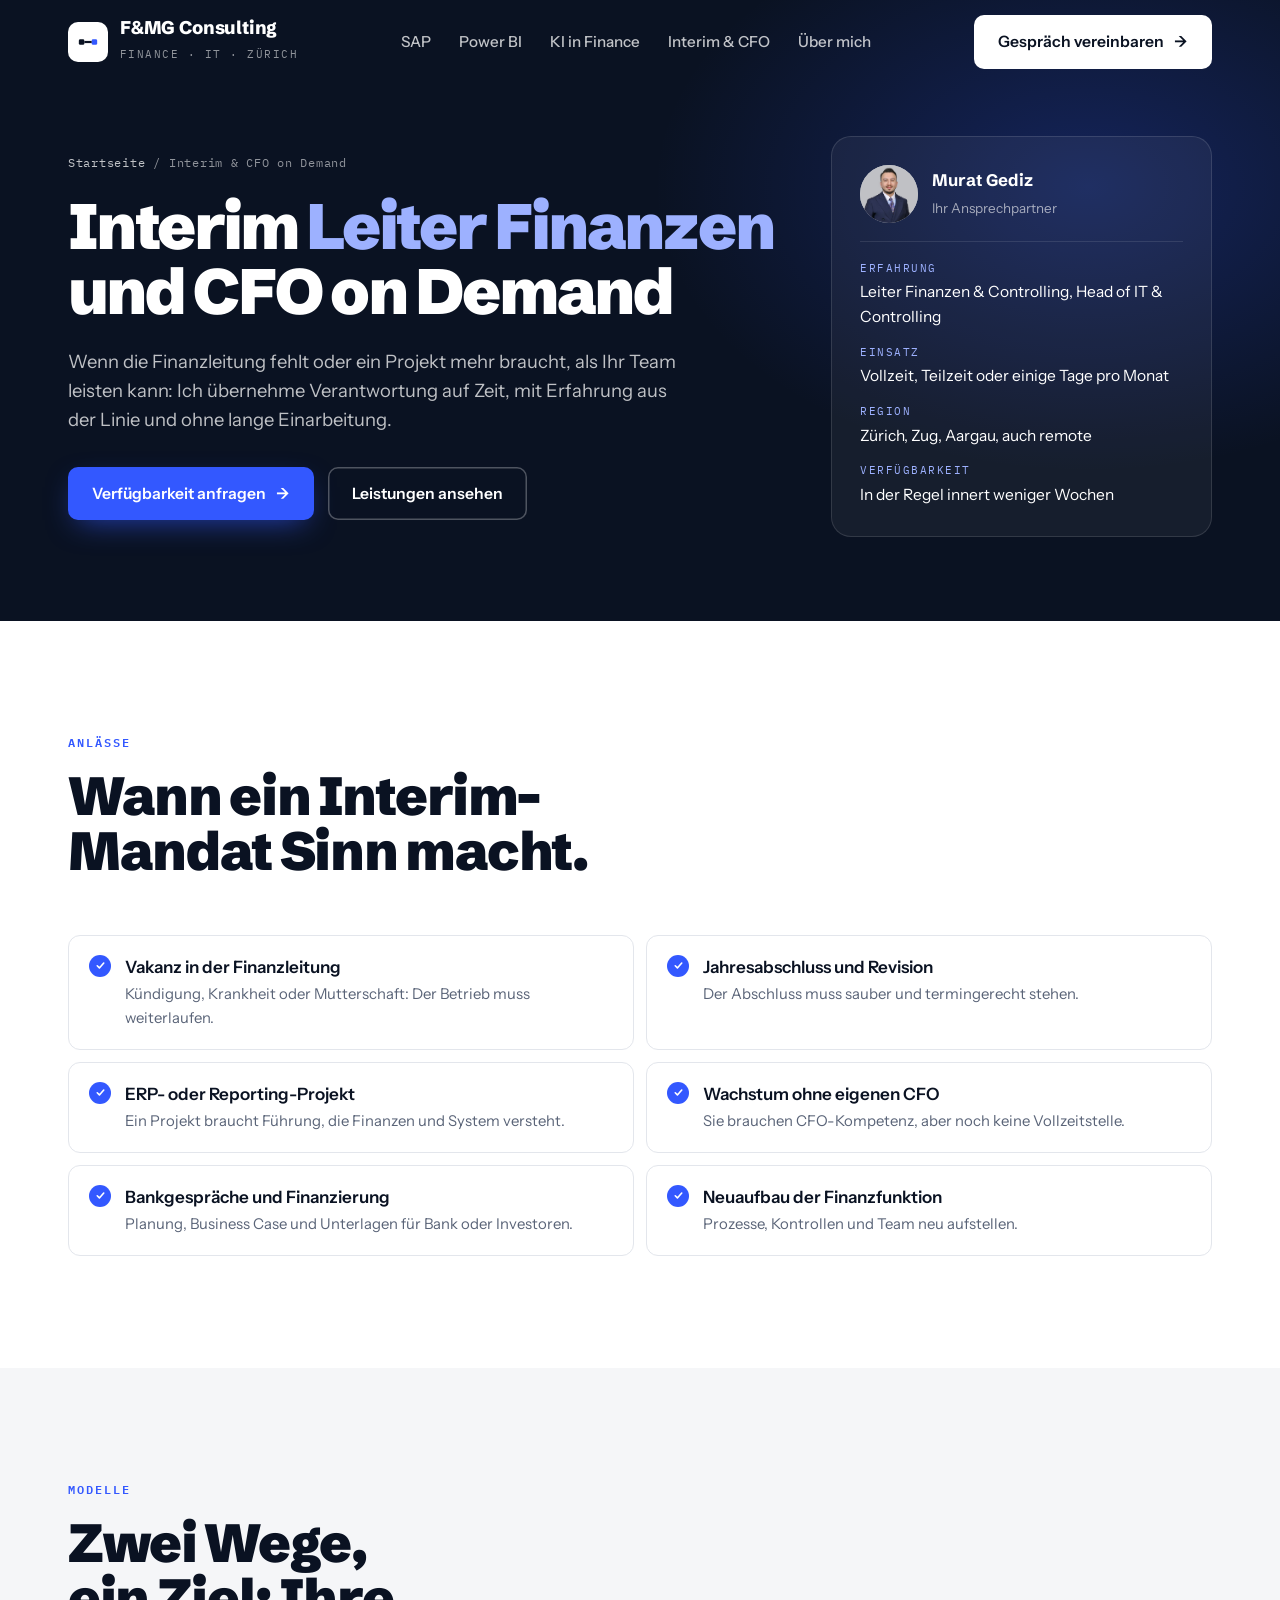
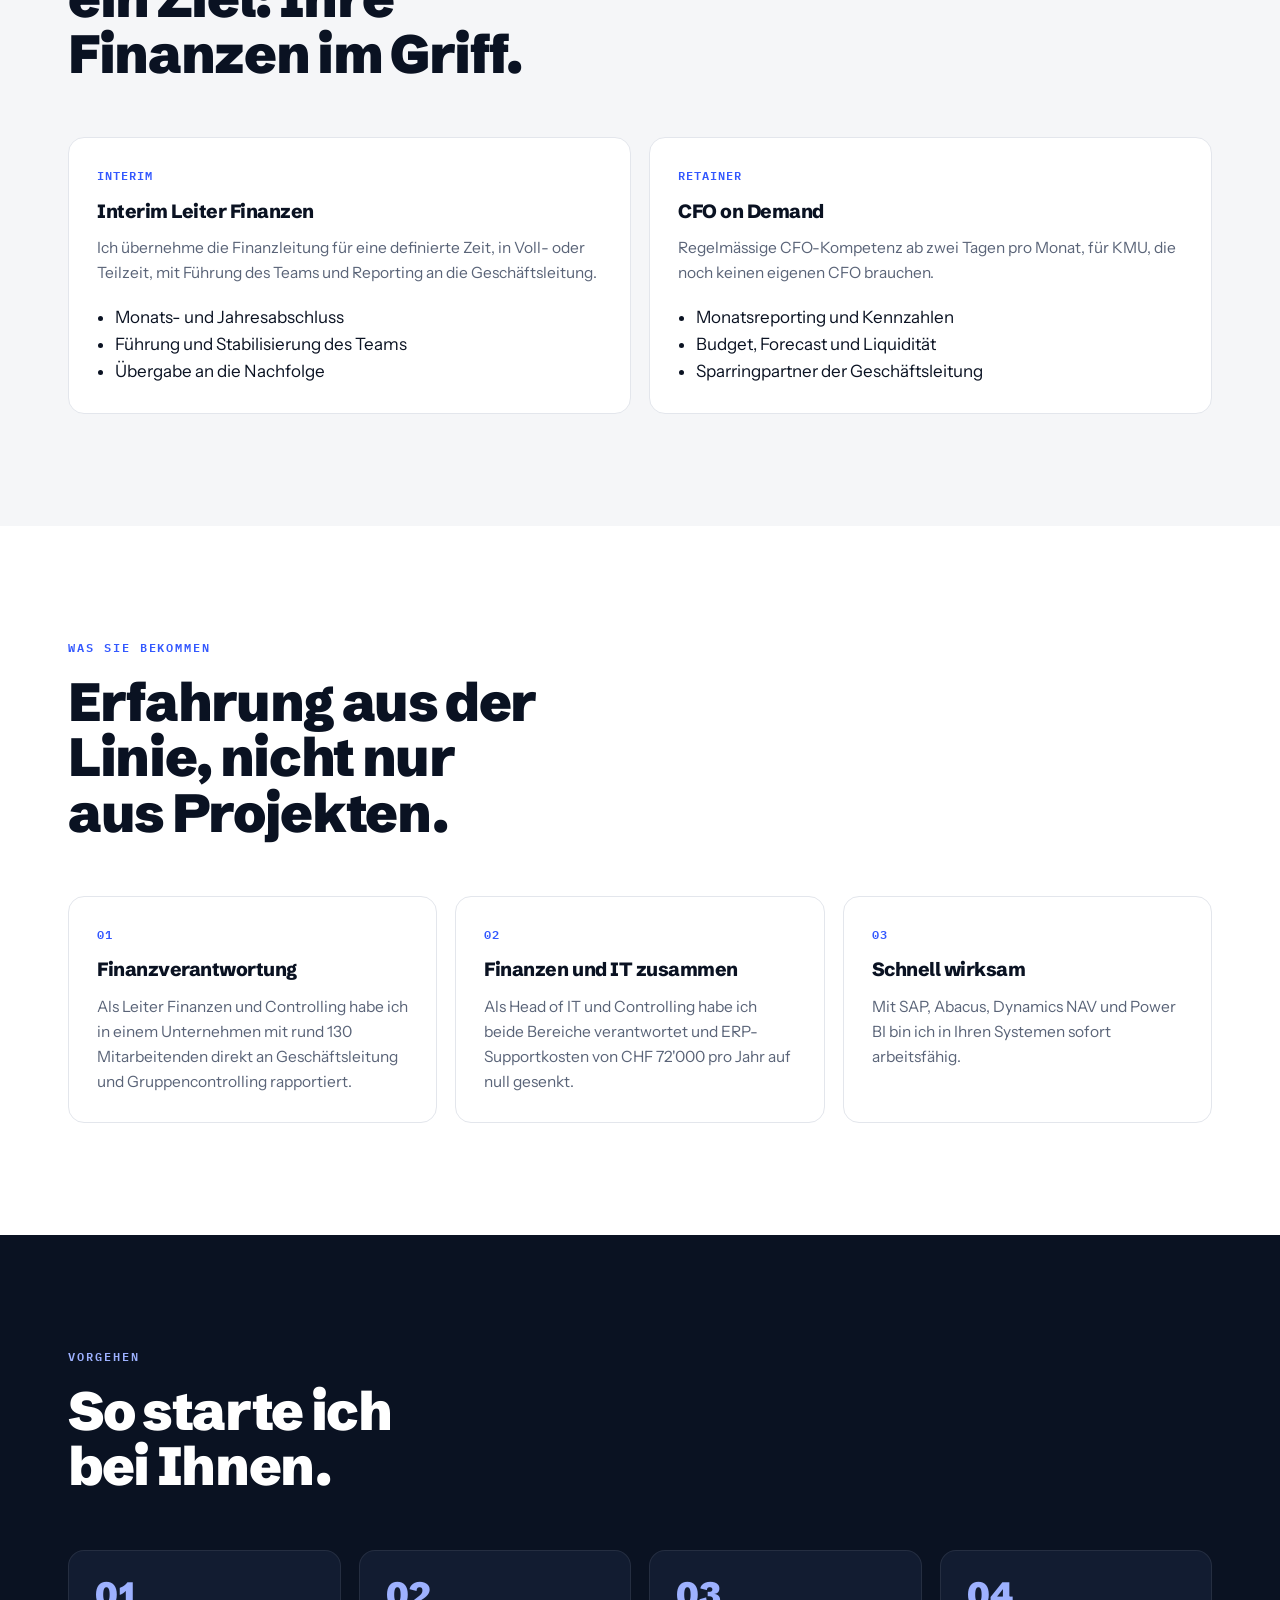
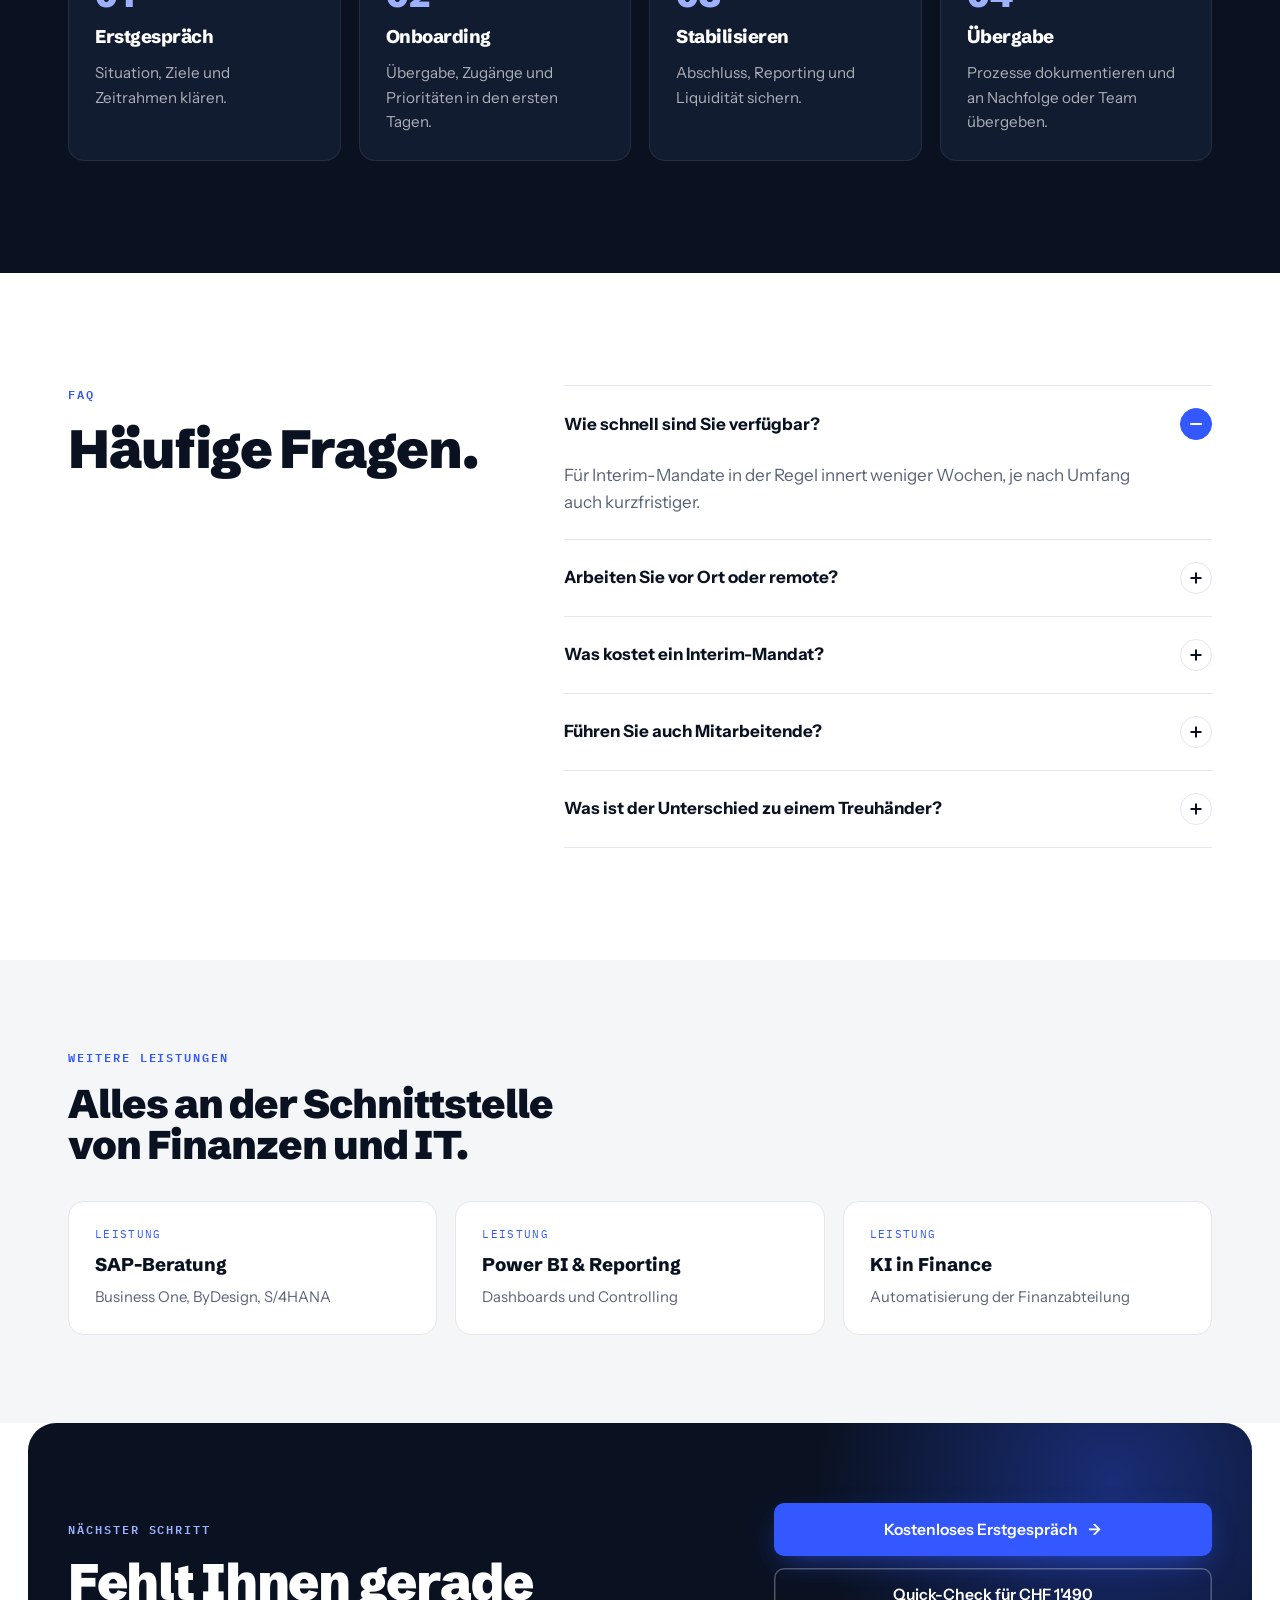
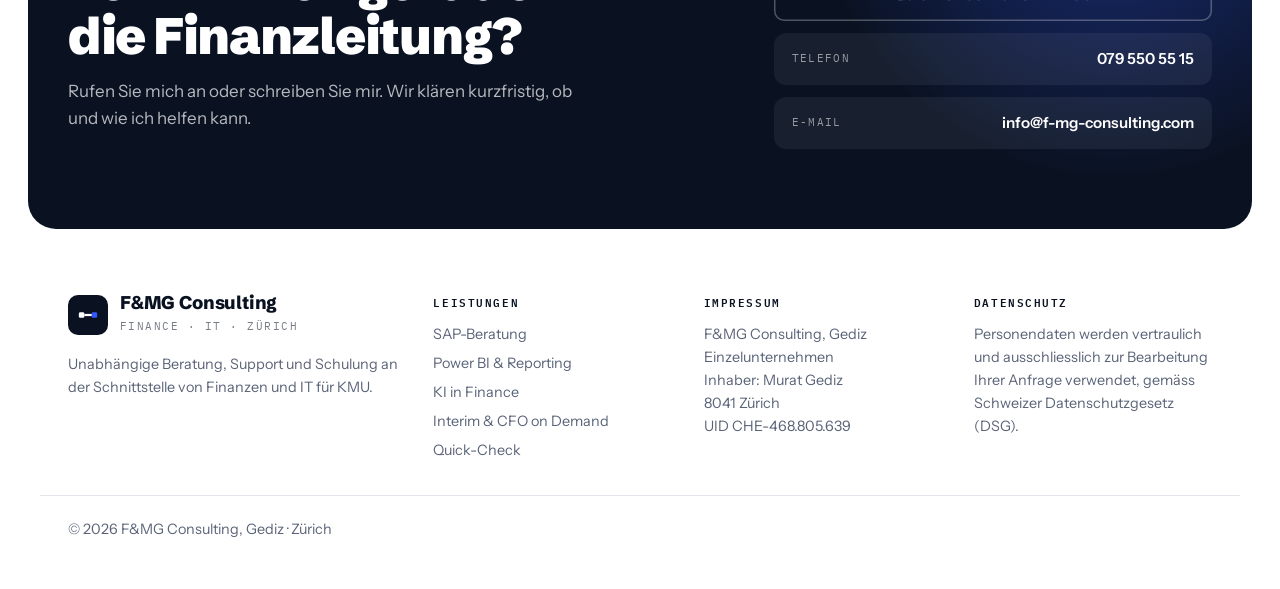
==== interim-cfo-zuerich.html @ ddc3753d "Add files via upload" ====
<!DOCTYPE html>
<html lang="de-CH">
<head>
<meta charset="utf-8">
<meta name="viewport" content="width=device-width, initial-scale=1">
<title>Interim Leiter Finanzen &amp; CFO on Demand in Zürich | F&amp;MG Consulting</title>
<meta name="description" content="Interim Leiter Finanzen und CFO on Demand für KMU in Zürich, Zug und Aargau: Vakanz überbrücken, Abschluss sichern, Reporting und ERP-Projekte führen. Kurzfristig verfügbar.">
<meta property="og:title" content="Interim Leiter Finanzen &amp; CFO on Demand in Zürich | F&amp;MG Consulting">
<meta property="og:description" content="Interim Leiter Finanzen und CFO on Demand für KMU in Zürich, Zug und Aargau: Vakanz überbrücken, Abschluss sichern, Reporting und ERP-Projekte führen. Kurzfristig verfügbar.">
<meta property="og:type" content="website">
<meta property="og:image" content="https://www.f-mg-consulting.com/murat-gediz.jpg">
<link rel="canonical" href="https://www.f-mg-consulting.com/interim-cfo-zuerich">
<link rel="preconnect" href="https://fonts.googleapis.com">
<link rel="preconnect" href="https://fonts.gstatic.com" crossorigin>
<link href="https://fonts.googleapis.com/css2?family=Schibsted+Grotesk:wght@500;700;800;900&amp;family=Instrument+Sans:wght@400;500;600;700&amp;family=IBM+Plex+Mono:wght@400;500;600&amp;display=swap" rel="stylesheet">
<link rel="stylesheet" href="styles.css">
<script type="application/ld+json">
{
 "@context": "https://schema.org",
 "@graph": [
  {
   "@type": "Service",
   "name": "Interim Leiter Finanzen und CFO on Demand",
   "serviceType": "Interim Leiter Finanzen und CFO on Demand",
   "url": "https://www.f-mg-consulting.com/interim-cfo-zuerich",
   "description": "Interim Leiter Finanzen und CFO on Demand für KMU in Zürich, Zug und Aargau: Vakanz überbrücken, Abschluss sichern, Reporting und ERP-Projekte führen. Kurzfristig verfügbar.",
   "provider": {
    "@type": "ProfessionalService",
    "name": "F&MG Consulting",
    "url": "https://www.f-mg-consulting.com/",
    "telephone": "+41795505515",
    "address": {
     "@type": "PostalAddress",
     "postalCode": "8041",
     "addressLocality": "Zürich",
     "addressCountry": "CH"
    }
   },
   "areaServed": [
    "Zürich",
    "Zug",
    "Aargau",
    "Deutschschweiz"
   ]
  },
  {
   "@type": "BreadcrumbList",
   "itemListElement": [
    {
     "@type": "ListItem",
     "position": 1,
     "name": "Startseite",
     "item": "https://www.f-mg-consulting.com/"
    },
    {
     "@type": "ListItem",
     "position": 2,
     "name": "Interim & CFO on Demand",
     "item": "https://www.f-mg-consulting.com/interim-cfo-zuerich"
    }
   ]
  },
  {
   "@type": "FAQPage",
   "mainEntity": [
    {
     "@type": "Question",
     "name": "Wie schnell sind Sie verfügbar?",
     "acceptedAnswer": {
      "@type": "Answer",
      "text": "Für Interim-Mandate in der Regel innert weniger Wochen, je nach Umfang auch kurzfristiger."
     }
    },
    {
     "@type": "Question",
     "name": "Arbeiten Sie vor Ort oder remote?",
     "acceptedAnswer": {
      "@type": "Answer",
      "text": "Beides. Im Raum Zürich, Zug und Aargau bin ich gerne vor Ort, besonders zu Beginn und bei Abschlüssen. Vieles lässt sich remote erledigen."
     }
    },
    {
     "@type": "Question",
     "name": "Was kostet ein Interim-Mandat?",
     "acceptedAnswer": {
      "@type": "Answer",
      "text": "Interim-Mandate rechne ich als Monatspauschale ab, CFO on Demand als Tagessatz. Sie erhalten vor dem Start eine transparente Offerte."
     }
    },
    {
     "@type": "Question",
     "name": "Führen Sie auch Mitarbeitende?",
     "acceptedAnswer": {
      "@type": "Answer",
      "text": "Ja. Ich habe Teams fachlich und disziplinarisch geführt und übernehme diese Rolle auch im Interim-Mandat."
     }
    },
    {
     "@type": "Question",
     "name": "Was ist der Unterschied zu einem Treuhänder?",
     "acceptedAnswer": {
      "@type": "Answer",
      "text": "Ein Treuhänder führt meist Buchhaltung und Steuern. Ich übernehme die Rolle der Finanzleitung: Steuerung, Reporting, Planung, Projekte und Führung."
     }
    }
   ]
  }
 ]
}
</script>
</head>
<body>
<header class="nav">
  <div class="wrap">
    <a class="brand" href="index.html" aria-label="F&amp;MG Consulting, Startseite">
      <span class="m"><svg width="22" height="22" viewBox="0 0 24 24" aria-hidden="true"><rect x="2" y="9" width="6" height="6" rx="1.5" fill="#0a1222"/><rect x="16" y="9" width="6" height="6" rx="1.5" fill="#3358ff"/><path d="M8 12h8" stroke="#0a1222" stroke-width="2.4"/></svg></span>
      <span><b>F&amp;MG Consulting</b><small>Finance · IT · Zürich</small></span>
    </a>
    <ul>
      <li><a href="sap-beratung-zuerich.html">SAP</a></li>
      <li><a href="power-bi-controlling-kmu.html">Power BI</a></li>
      <li><a href="ki-finance-automatisierung.html">KI in Finance</a></li>
      <li><a href="interim-cfo-zuerich.html">Interim &amp; CFO</a></li>
      <li><a href="index.html#profil">Über mich</a></li>
    </ul>
    <a class="btn white" href="index.html#kontakt">Gespräch vereinbaren <span class="a">→</span></a>
  </div>
</header>
<main>
<section class="sub-hero">
  <div class="wrap">
    <div>
      <nav class="crumbs" aria-label="Brotkrumen"><a href="index.html">Startseite</a><span>/</span><span>Interim &amp; CFO on Demand</span></nav>
      <h1>Interim <em>Leiter Finanzen</em> und CFO on Demand</h1>
      <p class="lead">Wenn die Finanzleitung fehlt oder ein Projekt mehr braucht, als Ihr Team leisten kann: Ich übernehme Verantwortung auf Zeit, mit Erfahrung aus der Linie und ohne lange Einarbeitung.</p>
      <div class="ctas">
        <a class="btn primary" href="#kontakt">Verfügbarkeit anfragen <span class="a">→</span></a>
        <a class="btn ghost" href="#leistungen">Leistungen ansehen</a>
      </div>
    </div>
    <aside class="glance">
      <div class="who"><img src="murat-gediz.jpg" alt="Murat Gediz" width="58" height="58"><div><b>Murat Gediz</b><span>Ihr Ansprechpartner</span></div></div>
      <dl><div><dt>Erfahrung</dt><dd>Leiter Finanzen &amp; Controlling, Head of IT &amp; Controlling</dd></div><div><dt>Einsatz</dt><dd>Vollzeit, Teilzeit oder einige Tage pro Monat</dd></div><div><dt>Region</dt><dd>Zürich, Zug, Aargau, auch remote</dd></div><div><dt>Verfügbarkeit</dt><dd>In der Regel innert weniger Wochen</dd></div></dl>
    </aside>
  </div>
</section>
<section class="sec" id="leistungen">
  <div class="wrap">
    <div class="head"><div><span class="eyebrow">Anlässe</span><h2>Wann ein Interim-Mandat Sinn macht.</h2></div></div>
    <ul class="sit"><li><div>Vakanz in der Finanzleitung<span>Kündigung, Krankheit oder Mutterschaft: Der Betrieb muss weiterlaufen.</span></div></li><li><div>Jahresabschluss und Revision<span>Der Abschluss muss sauber und termingerecht stehen.</span></div></li><li><div>ERP- oder Reporting-Projekt<span>Ein Projekt braucht Führung, die Finanzen und System versteht.</span></div></li><li><div>Wachstum ohne eigenen CFO<span>Sie brauchen CFO-Kompetenz, aber noch keine Vollzeitstelle.</span></div></li><li><div>Bankgespräche und Finanzierung<span>Planung, Business Case und Unterlagen für Bank oder Investoren.</span></div></li><li><div>Neuaufbau der Finanzfunktion<span>Prozesse, Kontrollen und Team neu aufstellen.</span></div></li></ul>
  </div>
</section><section class="sec alt">
  <div class="wrap">
    <div class="head"><div><span class="eyebrow">Modelle</span><h2>Zwei Wege, ein Ziel: Ihre Finanzen im Griff.</h2></div></div>
    <div class="grid2">
<div class="box"><span class="n">INTERIM</span><h3>Interim Leiter Finanzen</h3><p>Ich übernehme die Finanzleitung für eine definierte Zeit, in Voll- oder Teilzeit, mit Führung des Teams und Reporting an die Geschäftsleitung.</p><ul style="margin:8px 0 0;padding-left:18px;color:var(--text)"><li>Monats- und Jahresabschluss</li><li>Führung und Stabilisierung des Teams</li><li>Übergabe an die Nachfolge</li></ul></div>
<div class="box"><span class="n">RETAINER</span><h3>CFO on Demand</h3><p>Regelmässige CFO-Kompetenz ab zwei Tagen pro Monat, für KMU, die noch keinen eigenen CFO brauchen.</p><ul style="margin:8px 0 0;padding-left:18px;color:var(--text)"><li>Monatsreporting und Kennzahlen</li><li>Budget, Forecast und Liquidität</li><li>Sparringpartner der Geschäftsleitung</li></ul></div>
</div>
  </div>
</section><section class="sec">
  <div class="wrap">
    <div class="head"><div><span class="eyebrow">Was Sie bekommen</span><h2>Erfahrung aus der Linie, nicht nur aus Projekten.</h2></div></div>
    <div class="grid3"><div class="box"><span class="n">01</span><h3>Finanzverantwortung</h3><p>Als Leiter Finanzen und Controlling habe ich in einem Unternehmen mit rund 130 Mitarbeitenden direkt an Geschäftsleitung und Gruppencontrolling rapportiert.</p></div><div class="box"><span class="n">02</span><h3>Finanzen und IT zusammen</h3><p>Als Head of IT und Controlling habe ich beide Bereiche verantwortet und ERP-Supportkosten von CHF 72&#x27;000 pro Jahr auf null gesenkt.</p></div><div class="box"><span class="n">03</span><h3>Schnell wirksam</h3><p>Mit SAP, Abacus, Dynamics NAV und Power BI bin ich in Ihren Systemen sofort arbeitsfähig.</p></div></div>
  </div>
</section><section class="sec dark">
  <div class="wrap">
    <div class="head"><div><span class="eyebrow">Vorgehen</span><h2>So starte ich bei Ihnen.</h2></div></div>
    <ol class="steps-l"><li><h3>Erstgespräch</h3><p>Situation, Ziele und Zeitrahmen klären.</p></li><li><h3>Onboarding</h3><p>Übergabe, Zugänge und Prioritäten in den ersten Tagen.</p></li><li><h3>Stabilisieren</h3><p>Abschluss, Reporting und Liquidität sichern.</p></li><li><h3>Übergabe</h3><p>Prozesse dokumentieren und an Nachfolge oder Team übergeben.</p></li></ol>
  </div>
</section>
<section class="sec" id="faq">
  <div class="wrap faq">
    <div><span class="eyebrow">FAQ</span><h2>Häufige Fragen.</h2></div>
    <div><details open><summary>Wie schnell sind Sie verfügbar?<i></i></summary><p>Für Interim-Mandate in der Regel innert weniger Wochen, je nach Umfang auch kurzfristiger.</p></details><details><summary>Arbeiten Sie vor Ort oder remote?<i></i></summary><p>Beides. Im Raum Zürich, Zug und Aargau bin ich gerne vor Ort, besonders zu Beginn und bei Abschlüssen. Vieles lässt sich remote erledigen.</p></details><details><summary>Was kostet ein Interim-Mandat?<i></i></summary><p>Interim-Mandate rechne ich als Monatspauschale ab, CFO on Demand als Tagessatz. Sie erhalten vor dem Start eine transparente Offerte.</p></details><details><summary>Führen Sie auch Mitarbeitende?<i></i></summary><p>Ja. Ich habe Teams fachlich und disziplinarisch geführt und übernehme diese Rolle auch im Interim-Mandat.</p></details><details><summary>Was ist der Unterschied zu einem Treuhänder?<i></i></summary><p>Ein Treuhänder führt meist Buchhaltung und Steuern. Ich übernehme die Rolle der Finanzleitung: Steuerung, Reporting, Planung, Projekte und Führung.</p></details></div>
  </div>
</section>
<section class="sec alt" style="padding:88px 0">
  <div class="wrap">
    <div class="head" style="margin-bottom:36px"><div><span class="eyebrow">Weitere Leistungen</span><h2 style="font-size:clamp(1.8rem,3.2vw,2.5rem)">Alles an der Schnittstelle von Finanzen und IT.</h2></div></div>
    <div class="related"><a href="sap-beratung-zuerich.html"><small>Leistung</small><b>SAP-Beratung</b><span>Business One, ByDesign, S/4HANA</span></a><a href="power-bi-controlling-kmu.html"><small>Leistung</small><b>Power BI &amp; Reporting</b><span>Dashboards und Controlling</span></a><a href="ki-finance-automatisierung.html"><small>Leistung</small><b>KI in Finance</b><span>Automatisierung der Finanzabteilung</span></a></div>
  </div>
</section>
<section class="cta-band" id="kontakt">
  <div class="wrap">
    <div>
      <span class="eyebrow" style="color:var(--accent-2)">Nächster Schritt</span>
      <h2>Fehlt Ihnen gerade die Finanzleitung?</h2>
      <p>Rufen Sie mich an oder schreiben Sie mir. Wir klären kurzfristig, ob und wie ich helfen kann.</p>
    </div>
    <div class="acts">
      <a class="btn primary" href="index.html#kontakt">Kostenloses Erstgespräch <span class="a">→</span></a>
      <a class="btn ghost" href="index.html#quick-check">Quick-Check für CHF 1'490</a>
      <div class="line"><small>Telefon</small><a href="tel:+41795505515">079 550 55 15</a></div>
      <div class="line"><small>E-Mail</small><a href="mailto:info@f-mg-consulting.com">info@f-mg-consulting.com</a></div>
    </div>
  </div>
</section>
</main>
<footer>
  <div class="wrap">
    <div>
      <a class="brand" href="index.html"><span class="m"><svg width="22" height="22" viewBox="0 0 24 24" aria-hidden="true"><rect x="2" y="9" width="6" height="6" rx="1.5" fill="#fff"/><rect x="16" y="9" width="6" height="6" rx="1.5" fill="#3358ff"/><path d="M8 12h8" stroke="#fff" stroke-width="2.4"/></svg></span><span><b>F&amp;MG Consulting</b><small>Finance · IT · Zürich</small></span></a>
      <p style="margin-top:16px;max-width:27em">Unabhängige Beratung, Support und Schulung an der Schnittstelle von Finanzen und IT für KMU.</p>
    </div>
    <div><h4>Leistungen</h4><ul><li><a href="sap-beratung-zuerich.html">SAP-Beratung</a></li><li><a href="power-bi-controlling-kmu.html">Power BI &amp; Reporting</a></li><li><a href="ki-finance-automatisierung.html">KI in Finance</a></li><li><a href="interim-cfo-zuerich.html">Interim &amp; CFO on Demand</a></li><li><a href="index.html#quick-check">Quick-Check</a></li></ul></div>
    <div><h4>Impressum</h4><p>F&amp;MG Consulting, Gediz<br>Einzelunternehmen<br>Inhaber: Murat Gediz<br>8041 Zürich<br>UID CHE-468.805.639</p></div>
    <div><h4>Datenschutz</h4><p>Personendaten werden vertraulich und ausschliesslich zur Bearbeitung Ihrer Anfrage verwendet, gemäss Schweizer Datenschutzgesetz (DSG).</p></div>
  </div>
  <div class="wrap legal"><span>© 2026 F&amp;MG Consulting, Gediz · Zürich</span></div>
</footer>
</body>
</html>
---- styles.css ----
:root {
  /* Persönliche Marke: tiefes Tinte-Blau (passt zum Anzug im Porträt), ein Kobalt-Signal, viel Weissraum. Porträt als Herzstück des Heros. */
  --ink: #0a1222;
  --ink-2: #121c31;
  --paper: #f5f6f8;
  --white: #ffffff;
  --text: #0a1222;
  --muted: #5a6478;
  --line: #e3e6ec;
  --accent: #3358ff;
  --accent-2: #9db1ff;
  --accent-soft: #eaefff;
  --good: #19a463;
  --font-display: "Schibsted Grotesk", "Helvetica Neue", Arial, sans-serif;
  --font-body: "Instrument Sans", "Helvetica Neue", Arial, sans-serif;
  --font-mono: "IBM Plex Mono", ui-monospace, Menlo, monospace;
  --r: 16px;
  --wrap: 1200px;
  color-scheme: light;
}
* { box-sizing: border-box; }
html { scroll-behavior: smooth; }
body { margin: 0; background: var(--white); color: var(--text); font-family: var(--font-body); font-size: 17px; line-height: 1.6; -webkit-font-smoothing: antialiased; }
img, svg { max-width: 100%; display: block; }
a { color: inherit; }
:focus-visible { outline: 3px solid var(--accent); outline-offset: 3px; border-radius: 4px; }
h1, h2, h3 { font-family: var(--font-display); margin: 0; text-wrap: balance; letter-spacing: -0.025em; }
p { margin: 0; }
.wrap { max-width: var(--wrap); margin: 0 auto; padding: 0 28px; }
.num { font-variant-numeric: tabular-nums; }

.btn { display: inline-flex; align-items: center; gap: 10px; font-family: var(--font-body); font-weight: 600; font-size: 0.98rem; text-decoration: none; padding: 14px 24px; border-radius: 10px; border: 0; cursor: pointer; transition: transform .2s ease, background .2s ease, box-shadow .2s ease; }
.btn:hover { transform: translateY(-2px); }
.btn .a { transition: transform .2s; }
.btn:hover .a { transform: translateX(3px); }
.btn.primary { background: var(--accent); color: #fff; box-shadow: 0 10px 30px -10px rgba(51,88,255,0.7); }
.btn.white { background: #fff; color: var(--ink); }
.btn.ghost { background: transparent; color: #fff; box-shadow: inset 0 0 0 1.5px rgba(255,255,255,0.28); }
.btn.ghost:hover { box-shadow: inset 0 0 0 1.5px #fff; }
.btn.dark { background: var(--ink); color: #fff; }
.btn.outline { background: transparent; color: var(--ink); box-shadow: inset 0 0 0 1.5px var(--line); }
.btn.outline:hover { box-shadow: inset 0 0 0 1.5px var(--ink); }

/* Nav */
.nav { position: absolute; inset: 0 0 auto 0; z-index: 10; }
.nav .wrap { display: flex; align-items: center; justify-content: space-between; height: 84px; gap: 24px; }
.brand { display: flex; align-items: center; gap: 12px; text-decoration: none; color: #fff; }
.brand .m { width: 40px; height: 40px; border-radius: 10px; background: #fff; display: grid; place-items: center; flex: none; }
.brand b { font-family: var(--font-display); font-weight: 800; font-size: 1.15rem; letter-spacing: -0.01em; display: block; line-height: 1.1; }
.brand small { font-family: var(--font-mono); font-size: 0.66rem; letter-spacing: 0.14em; text-transform: uppercase; opacity: 0.55; }
.nav ul { list-style: none; display: flex; gap: 28px; margin: 0; padding: 0; }
.nav ul a { text-decoration: none; color: rgba(255,255,255,0.75); font-weight: 500; font-size: 0.95rem; }
.nav ul a:hover { color: #fff; }
@media (max-width: 1020px) { .nav ul { display: none; } }
@media (max-width: 520px) { .nav .btn { display: none; } }

/* Hero */
.hero { background: var(--ink); color: #fff; position: relative; overflow: hidden; padding: 140px 0 96px; }
.hero::before { content: ""; position: absolute; inset: 0; background: radial-gradient(760px 520px at 80% 40%, rgba(51,88,255,0.28), transparent 62%); pointer-events: none; }
.hero .dots { position: absolute; inset: 0; background-image: radial-gradient(rgba(255,255,255,0.07) 1px, transparent 1px); background-size: 26px 26px; mask-image: linear-gradient(180deg, #000, transparent 90%); pointer-events: none; }
.hero .wrap { position: relative; display: grid; grid-template-columns: 1.2fr 0.8fr; gap: 56px; align-items: center; }
@media (max-width: 1000px) { .hero .wrap { grid-template-columns: 1fr; gap: 40px; } }
.hero .copy { padding-bottom: 0; }
@media (max-width: 1000px) { .hero .copy { padding-bottom: 0; } }
.tagline { display: inline-flex; align-items: center; gap: 10px; font-family: var(--font-mono); font-size: 0.76rem; letter-spacing: 0.12em; text-transform: uppercase; color: rgba(255,255,255,0.75); padding: 8px 14px; border: 1px solid rgba(255,255,255,0.14); border-radius: 999px; }
.tagline i { width: 8px; height: 8px; border-radius: 50%; background: #3ddc84; box-shadow: 0 0 0 4px rgba(61,220,132,0.18); }
.hero h1 { font-size: clamp(2.7rem, 5.8vw, 4.9rem); font-weight: 900; line-height: 1; margin-top: 26px; letter-spacing: -0.04em; }
.hero h1 em { font-style: normal; color: var(--accent-2); }
.hero .lead { margin-top: 26px; font-size: 1.18rem; color: rgba(255,255,255,0.74); max-width: 32em; }
.hero .lead strong { color: #fff; font-weight: 600; }
.hero .ctas { display: flex; flex-wrap: wrap; gap: 14px; margin-top: 36px; }
.hero .proof { display: flex; flex-wrap: wrap; gap: 32px; margin-top: 44px; padding-top: 26px; border-top: 1px solid rgba(255,255,255,0.1); }
.hero .proof b { display: block; font-family: var(--font-display); font-size: 1.85rem; font-weight: 800; letter-spacing: -0.02em; }
.hero .proof span { font-size: 0.88rem; color: rgba(255,255,255,0.6); }

.portrait { position: relative; justify-self: center; width: 100%; max-width: 340px; }
.portrait .frame { position: relative; border-radius: 24px; box-shadow: 0 40px 80px -40px rgba(0,0,0,0.7), 0 0 0 1px rgba(255,255,255,0.08); overflow: hidden; background: linear-gradient(180deg, #c9ccd2, #b7bbc3); aspect-ratio: 541 / 576; }
.portrait .frame img { width: 100%; height: 100%; object-fit: cover; }
.portrait .frame::after { content: ""; position: absolute; inset: auto 0 0 0; height: 30%; background: linear-gradient(180deg, transparent, rgba(10,18,34,0.55)); }
.portrait .name { position: absolute; left: 22px; bottom: 20px; z-index: 2; }
.portrait .name b { font-family: var(--font-display); font-size: 1.35rem; font-weight: 800; display: block; }
.portrait .name span { font-family: var(--font-mono); font-size: 0.74rem; letter-spacing: 0.08em; color: rgba(255,255,255,0.8); }
.chip-f { position: absolute; z-index: 3; background: #fff; color: var(--ink); border-radius: 14px; padding: 12px 16px; box-shadow: 0 24px 50px -20px rgba(0,0,0,0.6); display: flex; align-items: center; gap: 12px; animation: bob 7s ease-in-out infinite; }
.chip-f .ico { width: 38px; height: 38px; border-radius: 10px; display: grid; place-items: center; flex: none; }
.chip-f b { display: block; font-family: var(--font-display); font-size: 1.05rem; font-weight: 800; line-height: 1.15; }
.chip-f span { font-size: 0.78rem; color: var(--muted); line-height: 1.3; display: block; }
.chip-f.c1 { left: -70px; top: 40px; }
.chip-f.c1 .ico { background: var(--accent-soft); }
.chip-f.c2 { right: -60px; top: 44%; animation-delay: 1.4s; }
.chip-f.c2 .ico { background: #e7f7ef; }
@keyframes bob { 0%,100% { transform: translateY(0); } 50% { transform: translateY(-10px); } }
@media (max-width: 1200px) { .chip-f.c1 { left: -24px; } .chip-f.c2 { right: -24px; } }
@media (max-width: 520px) { .chip-f { padding: 10px 12px; } .chip-f .ico { display: none; } .chip-f.c1 { top: 20px; left: 8px; } .chip-f.c2 { right: 8px; top: 38%; } }

/* Pain strip */
.pain { background: var(--white); border-bottom: 1px solid var(--line); }
.pain .wrap { display: grid; grid-template-columns: auto repeat(3, 1fr); gap: 0; align-items: stretch; }
.pain .lbl { font-family: var(--font-display); font-weight: 800; font-size: 1.1rem; padding: 32px 32px 32px 0; display: flex; align-items: center; max-width: 220px; line-height: 1.25; }
.pain .p { padding: 32px 28px; border-left: 1px solid var(--line); display: flex; gap: 14px; align-items: flex-start; }
.pain .p svg { width: 22px; height: 22px; flex: none; margin-top: 3px; }
.pain .p b { display: block; font-size: 1rem; }
.pain .p span { color: var(--muted); font-size: 0.92rem; }
@media (max-width: 960px) { .pain .wrap { grid-template-columns: 1fr; } .pain .lbl { padding: 28px 0 8px; max-width: none; } .pain .p { border-left: 0; border-top: 1px solid var(--line); padding: 22px 0; } }

/* Sections */
.sec { padding: 112px 0; }
.sec.alt { background: var(--paper); }
.head { display: grid; grid-template-columns: 1fr 1fr; gap: 48px; align-items: end; margin-bottom: 56px; }
@media (max-width: 860px) { .head { grid-template-columns: 1fr; gap: 18px; } }
.eyebrow { display: block; font-family: var(--font-mono); font-size: 0.76rem; letter-spacing: 0.16em; text-transform: uppercase; color: var(--accent); font-weight: 600; margin-bottom: 16px; }
.sec h2 { font-size: clamp(2.1rem, 4.2vw, 3.4rem); font-weight: 900; line-height: 1.03; }
.head p { color: var(--muted); font-size: 1.08rem; max-width: 30em; }

/* Services */
.svc { display: grid; grid-template-columns: repeat(3, 1fr); gap: 18px; }
@media (max-width: 1000px) { .svc { grid-template-columns: 1fr; } }
.card { background: var(--white); border: 1px solid var(--line); border-radius: var(--r); padding: 34px; display: flex; flex-direction: column; gap: 14px; transition: border-color .25s, transform .25s, box-shadow .25s; }
.card:hover { border-color: #c9d3ff; transform: translateY(-4px); box-shadow: 0 30px 60px -36px rgba(10,18,34,0.35); }
.card .top { display: flex; justify-content: space-between; align-items: center; }
.card .ic { width: 52px; height: 52px; border-radius: 12px; background: var(--accent-soft); display: grid; place-items: center; }
.card .ic svg { width: 26px; height: 26px; }
.card .no { font-family: var(--font-mono); font-size: 0.78rem; color: var(--muted); }
.card h3 { font-size: 1.5rem; font-weight: 800; }
.card p { color: var(--muted); }
.card ul { list-style: none; margin: 4px 0 0; padding: 18px 0 0; border-top: 1px solid var(--line); display: grid; gap: 8px; font-size: 0.96rem; }
.card ul li { display: flex; gap: 10px; }
.card ul li::before { content: "→"; color: var(--accent); font-weight: 700; }
.card .partner { margin-top: auto; display: flex; align-items: center; gap: 10px; font-size: 0.88rem; color: var(--muted); padding-top: 12px; }
.card .partner a { color: var(--accent); font-weight: 600; text-decoration: none; }
.card.feature { background: var(--ink); color: #fff; border-color: transparent; }
.card.feature p, .card.feature .partner { color: rgba(255,255,255,0.68); }
.card.feature ul { border-color: rgba(255,255,255,0.12); }
.card.feature .ic { background: rgba(255,255,255,0.08); }
.card.feature .no { color: rgba(255,255,255,0.5); }
.also { margin-top: 18px; border: 1px dashed #c8cfdb; border-radius: var(--r); padding: 22px 28px; display: flex; gap: 18px; align-items: center; flex-wrap: wrap; justify-content: space-between; }
.also p { color: var(--muted); max-width: 52em; }
.also b { color: var(--text); }

/* Offer */
.offer { display: grid; grid-template-columns: 1.1fr 0.9fr; background: var(--ink); color: #fff; border-radius: 24px; overflow: hidden; position: relative; }
@media (max-width: 960px) { .offer { grid-template-columns: 1fr; } }
.offer::before { content: ""; position: absolute; right: -160px; top: -200px; width: 560px; height: 560px; border-radius: 50%; background: radial-gradient(circle, rgba(51,88,255,0.4), transparent 65%); pointer-events: none; }
.offer .l { padding: 52px; position: relative; }
.offer .r { padding: 52px; background: rgba(255,255,255,0.04); border-left: 1px solid rgba(255,255,255,0.08); position: relative; display: flex; flex-direction: column; gap: 20px; }
@media (max-width: 960px) { .offer .r { border-left: 0; border-top: 1px solid rgba(255,255,255,0.08); } .offer .l, .offer .r { padding: 36px 28px; } }
.offer .eyebrow { color: var(--accent-2); }
.offer h2 { font-size: clamp(2rem, 3.8vw, 3rem); font-weight: 900; line-height: 1.04; }
.offer .l p { color: rgba(255,255,255,0.72); margin-top: 18px; font-size: 1.08rem; max-width: 30em; }
.offer ol { margin: 28px 0 0; padding: 0; list-style: none; display: grid; gap: 14px; counter-reset: o; }
.offer ol li { counter-increment: o; display: grid; grid-template-columns: 34px 1fr; gap: 14px; align-items: start; }
.offer ol li::before { content: counter(o); width: 30px; height: 30px; border-radius: 50%; border: 1.5px solid var(--accent-2); display: grid; place-items: center; font-family: var(--font-display); font-weight: 800; font-size: 0.9rem; color: var(--accent-2); }
.offer ol b { display: block; }
.offer ol span { color: rgba(255,255,255,0.65); font-size: 0.95rem; }
.price-tag { display: flex; align-items: baseline; gap: 10px; }
.price-tag small { font-family: var(--font-mono); font-size: 0.85rem; color: rgba(255,255,255,0.6); }
.price-tag b { font-family: var(--font-display); font-weight: 900; font-size: 3.6rem; letter-spacing: -0.03em; line-height: 1; }
.offer .r ul { list-style: none; margin: 0; padding: 0; display: grid; gap: 10px; }
.offer .r ul li { display: flex; gap: 10px; }
.offer .r ul li::before { content: "✓"; color: #3ddc84; font-weight: 700; }
.offer .r .note { font-size: 0.88rem; color: rgba(255,255,255,0.55); }
.offer .r .btn { justify-content: center; }

/* Cases */
.cases { display: grid; grid-template-columns: repeat(3, 1fr); gap: 18px; }
@media (max-width: 1000px) { .cases { grid-template-columns: 1fr; } }
.case { background: var(--white); border: 1px solid var(--line); border-radius: var(--r); overflow: hidden; display: flex; flex-direction: column; }
.case .kpi { padding: 30px 30px 24px; background: var(--accent-soft); }
.case .kpi b { font-family: var(--font-display); font-weight: 900; font-size: 2.6rem; letter-spacing: -0.03em; line-height: 1; display: block; color: var(--ink); }
.case .kpi span { font-size: 0.92rem; color: #2b3a6b; font-weight: 600; display: block; margin-top: 8px; }
.case .body { padding: 26px 30px 30px; display: flex; flex-direction: column; gap: 12px; }
.case .ctx { font-family: var(--font-mono); font-size: 0.74rem; letter-spacing: 0.1em; text-transform: uppercase; color: var(--muted); }
.case h3 { font-size: 1.25rem; font-weight: 800; }
.case p { color: var(--muted); font-size: 0.96rem; }
.case .tags { display: flex; flex-wrap: wrap; gap: 6px; margin-top: 6px; }
.case .tags span { font-size: 0.78rem; font-weight: 600; padding: 4px 10px; border-radius: 999px; background: var(--paper); border: 1px solid var(--line); }

/* Numaris */
.numaris { display: grid; grid-template-columns: 1fr 1fr; gap: 56px; align-items: center; }
@media (max-width: 900px) { .numaris { grid-template-columns: 1fr; gap: 32px; } }
.numaris p { color: var(--muted); font-size: 1.06rem; margin-top: 18px; }
.flow { background: var(--white); border: 1px solid var(--line); border-radius: 20px; padding: 28px; display: grid; gap: 12px; }
.flow .row { display: grid; grid-template-columns: 1fr auto 1fr; gap: 12px; align-items: center; }
.flow .box { border: 1px solid var(--line); border-radius: 12px; padding: 16px 18px; background: var(--paper); }
.flow .box.b { background: var(--ink); color: #fff; border-color: transparent; }
.flow .box small { display: block; font-family: var(--font-mono); font-size: 0.68rem; letter-spacing: 0.12em; text-transform: uppercase; color: var(--muted); }
.flow .box.b small { color: var(--accent-2); }
.flow .box b { font-family: var(--font-display); font-size: 1.05rem; font-weight: 800; }
.flow .arr { color: var(--accent); font-weight: 700; font-size: 1.2rem; }
.flow .foot { font-size: 0.9rem; color: var(--muted); padding-top: 6px; }
@media (max-width: 520px) { .flow .row { grid-template-columns: 1fr; } .flow .arr { transform: rotate(90deg); justify-self: center; } }

/* Models */
.models { display: grid; grid-template-columns: repeat(4, 1fr); border: 1px solid var(--line); border-radius: var(--r); background: var(--white); overflow: hidden; }
@media (max-width: 960px) { .models { grid-template-columns: 1fr 1fr; } }
@media (max-width: 560px) { .models { grid-template-columns: 1fr; } }
.model { padding: 32px 28px; border-right: 1px solid var(--line); display: flex; flex-direction: column; gap: 10px; }
.model:last-child { border-right: 0; }
@media (max-width: 960px) { .model:nth-child(2) { border-right: 0; } .model:nth-child(-n+2) { border-bottom: 1px solid var(--line); } }
@media (max-width: 560px) { .model { border-right: 0; border-bottom: 1px solid var(--line); } }
.model .k { font-family: var(--font-mono); font-size: 0.72rem; letter-spacing: 0.12em; text-transform: uppercase; color: var(--accent); font-weight: 600; }
.model h3 { font-size: 1.25rem; font-weight: 800; }
.model p { color: var(--muted); font-size: 0.95rem; }
.model .meta { margin-top: auto; padding-top: 14px; font-family: var(--font-mono); font-size: 0.82rem; border-top: 1px dashed var(--line); }

/* Profile */
.profile { display: grid; grid-template-columns: 0.8fr 1.2fr; gap: 64px; align-items: start; }
@media (max-width: 960px) { .profile { grid-template-columns: 1fr; gap: 36px; } }
.pcard { background: var(--ink); color: #fff; border-radius: 22px; overflow: hidden; position: sticky; top: 24px; }
@media (max-width: 960px) { .pcard { position: static; } }
.pcard .ph { aspect-ratio: 541 / 576; background: #c3c7ce; }
.pcard .ph img { width: 100%; height: 100%; object-fit: cover; }
.pcard .in { padding: 28px 30px 32px; }
.pcard h3 { font-size: 1.7rem; font-weight: 900; }
.pcard .role { font-family: var(--font-mono); font-size: 0.78rem; color: var(--accent-2); letter-spacing: 0.06em; margin-top: 4px; }
.pcard dl { margin: 22px 0 0; display: grid; gap: 12px; }
.pcard dt { font-family: var(--font-mono); font-size: 0.68rem; letter-spacing: 0.14em; text-transform: uppercase; color: rgba(255,255,255,0.45); }
.pcard dd { margin: 2px 0 0; font-size: 0.95rem; }
.pcard .links { display: flex; flex-wrap: wrap; gap: 10px; margin-top: 24px; }
.pcard .links .btn { padding: 11px 16px; font-size: 0.9rem; }
.timeline { list-style: none; margin: 0; padding: 0; }
.timeline li { display: grid; grid-template-columns: 130px 1fr; gap: 24px; padding: 24px 0; border-bottom: 1px solid var(--line); }
.timeline li:first-child { border-top: 1px solid var(--line); }
@media (max-width: 560px) { .timeline li { grid-template-columns: 1fr; gap: 4px; } }
.timeline .t { font-family: var(--font-mono); font-size: 0.82rem; color: var(--muted); padding-top: 3px; }
.timeline b { font-family: var(--font-display); font-size: 1.12rem; font-weight: 800; letter-spacing: -0.01em; }
.timeline .ctx { color: var(--muted); font-size: 0.92rem; }
.timeline ul { margin: 10px 0 0; padding: 0; list-style: none; display: grid; gap: 6px; font-size: 0.96rem; }
.timeline ul li { display: flex; gap: 10px; padding: 0; border: 0; grid-template-columns: none; }
.timeline ul li::before { content: ""; width: 6px; height: 6px; border-radius: 2px; background: var(--accent); margin-top: 10px; flex: none; }
.certs { margin-top: 40px; background: var(--paper); border: 1px solid var(--line); border-radius: var(--r); padding: 28px; }
.certs .h { display: flex; justify-content: space-between; align-items: center; gap: 16px; flex-wrap: wrap; margin-bottom: 18px; }
.certs .h b { font-family: var(--font-display); font-size: 1.2rem; font-weight: 800; }
.certs .h a { color: var(--accent); font-weight: 600; text-decoration: none; font-size: 0.95rem; }
.certs ul { list-style: none; margin: 0; padding: 0; display: grid; grid-template-columns: 1fr 1fr; gap: 10px; }
@media (max-width: 560px) { .certs ul { grid-template-columns: 1fr; } }
.certs li { background: var(--white); border: 1px solid var(--line); border-radius: 10px; padding: 12px 14px; display: flex; gap: 12px; align-items: center; font-weight: 600; font-size: 0.95rem; }
.certs li .s { width: 32px; height: 32px; border-radius: 8px; background: var(--ink); color: #fff; display: grid; place-items: center; font-family: var(--font-display); font-weight: 900; font-size: 0.7rem; flex: none; }

/* FAQ */
.faq { display: grid; grid-template-columns: 0.8fr 1.2fr; gap: 64px; }
@media (max-width: 900px) { .faq { grid-template-columns: 1fr; gap: 28px; } }
details { border-bottom: 1px solid var(--line); }
details:first-of-type { border-top: 1px solid var(--line); }
summary { list-style: none; cursor: pointer; padding: 22px 0; font-weight: 700; font-size: 1.06rem; display: flex; justify-content: space-between; align-items: center; gap: 20px; }
summary::-webkit-details-marker { display: none; }
summary i { width: 32px; height: 32px; border-radius: 50%; border: 1px solid var(--line); flex: none; position: relative; transition: background .2s, border-color .2s; }
summary i::before, summary i::after { content: ""; position: absolute; left: 50%; top: 50%; width: 11px; height: 2px; background: var(--text); transform: translate(-50%,-50%); transition: transform .3s; }
summary i::after { transform: translate(-50%,-50%) rotate(90deg); }
details[open] summary i { background: var(--accent); border-color: var(--accent); }
details[open] summary i::before, details[open] summary i::after { background: #fff; }
details[open] summary i::after { transform: translate(-50%,-50%) rotate(0); }
details p { color: var(--muted); padding: 0 52px 22px 0; }

/* Contact */
.contact { background: var(--ink); color: #fff; border-radius: 28px; margin: 0 28px 28px; position: relative; overflow: hidden; }
.contact::before { content: ""; position: absolute; left: -200px; bottom: -320px; width: 760px; height: 760px; border-radius: 50%; background: radial-gradient(circle, rgba(51,88,255,0.35), transparent 65%); pointer-events: none; }
.contact .wrap { position: relative; display: grid; grid-template-columns: 1fr 1fr; gap: 64px; padding-top: 96px; padding-bottom: 96px; }
@media (max-width: 960px) { .contact .wrap { grid-template-columns: 1fr; padding-top: 64px; padding-bottom: 64px; gap: 40px; } .contact { margin: 0 12px 12px; } }
.contact h2 { font-size: clamp(2.2rem, 4.4vw, 3.6rem); font-weight: 900; line-height: 1.02; }
.contact .eyebrow { color: var(--accent-2); }
.contact .sub { color: rgba(255,255,255,0.7); margin-top: 20px; font-size: 1.08rem; max-width: 27em; }
.me { display: flex; gap: 16px; align-items: center; margin-top: 32px; }
.me img { width: 64px; height: 64px; border-radius: 50%; object-fit: cover; object-position: center 20%; border: 2px solid rgba(255,255,255,0.2); background: #c3c7ce; }
.me b { display: block; font-family: var(--font-display); font-size: 1.1rem; }
.me span { font-size: 0.88rem; color: rgba(255,255,255,0.6); }
.cl { margin-top: 30px; display: grid; gap: 16px; }
.cl > div { display: flex; gap: 16px; align-items: center; }
.cl .ci { width: 44px; height: 44px; border-radius: 12px; background: rgba(255,255,255,0.08); display: grid; place-items: center; flex: none; }
.cl .ci svg { width: 20px; height: 20px; }
.cl small { display: block; font-family: var(--font-mono); font-size: 0.7rem; letter-spacing: 0.12em; text-transform: uppercase; color: rgba(255,255,255,0.5); }
.cl a, .cl span { color: #fff; text-decoration: none; font-weight: 600; }
form.f { background: #fff; color: var(--text); border-radius: 20px; padding: 32px; display: grid; gap: 15px; box-shadow: 0 40px 80px -30px rgba(0,0,0,0.6); }
.f h3 { font-size: 1.35rem; font-weight: 800; }
.r2 { display: grid; grid-template-columns: 1fr 1fr; gap: 14px; }
@media (max-width: 520px) { .r2 { grid-template-columns: 1fr; } }
.fld { display: grid; gap: 6px; }
.fld label, .fld .l { font-size: 0.85rem; font-weight: 700; }
.fld input, .fld textarea { font: inherit; font-size: 1rem; padding: 13px 15px; border-radius: 10px; border: 1.5px solid var(--line); background: var(--paper); color: var(--text); transition: border-color .2s, background .2s; }
.fld input:focus, .fld textarea:focus { outline: none; border-color: var(--accent); background: #fff; }
.fld textarea { min-height: 96px; resize: vertical; }
.chips { display: flex; flex-wrap: wrap; gap: 8px; }
.chips input { position: absolute; opacity: 0; pointer-events: none; }
.chips label { cursor: pointer; padding: 8px 14px; border-radius: 999px; border: 1.5px solid var(--line); font-size: 0.88rem; font-weight: 600; transition: all .15s; }
.chips input:checked + label { background: var(--ink); border-color: var(--ink); color: #fff; }
.chips input:focus-visible + label { outline: 3px solid var(--accent); outline-offset: 2px; }
.f .btn { justify-content: center; width: 100%; padding: 16px; }
#msg { font-size: 0.92rem; min-height: 1.3em; }

/* Footer */
footer { padding: 36px 0 48px; color: var(--muted); font-size: 0.9rem; }
footer .wrap { display: grid; grid-template-columns: 1.4fr 1fr 1fr 1fr; gap: 32px; }
@media (max-width: 860px) { footer .wrap { grid-template-columns: 1fr 1fr; } }
footer h4 { font-family: var(--font-mono); font-size: 0.7rem; letter-spacing: 0.14em; text-transform: uppercase; color: var(--text); margin: 0 0 12px; font-weight: 600; }
footer ul { list-style: none; margin: 0; padding: 0; display: grid; gap: 6px; }
footer a { text-decoration: none; }
footer a:hover { color: var(--text); }
footer .brand { color: var(--text); }
footer .brand .m { background: var(--ink); }
.legal { margin-top: 32px; padding-top: 22px; border-top: 1px solid var(--line); }

@media (prefers-reduced-motion: reduce) {
  *, *::before, *::after { animation: none !important; transition: none !important; }
  html { scroll-behavior: auto; }
}

/* Mehr-Link in Karten */
.card .more { margin-top: auto; padding-top: 14px; font-weight: 600; color: var(--accent); text-decoration: none; display: inline-flex; gap: 8px; align-items: center; }
.card.feature .more { color: var(--accent-2); }
.card .partner + .more { padding-top: 4px; }
.model a.ml { color: var(--accent); font-weight: 600; text-decoration: none; font-size: 0.92rem; }

/* ===== Unterseiten ===== */
.sub-hero { background: var(--ink); color: #fff; position: relative; overflow: hidden; padding: 136px 0 84px; }
.sub-hero::before { content: ""; position: absolute; inset: 0; background: radial-gradient(700px 460px at 85% 30%, rgba(51,88,255,0.26), transparent 62%); pointer-events: none; }
.sub-hero .wrap { position: relative; display: grid; grid-template-columns: 1.3fr 0.7fr; gap: 56px; align-items: center; }
@media (max-width: 960px) { .sub-hero .wrap { grid-template-columns: 1fr; gap: 36px; } }
.crumbs { font-family: var(--font-mono); font-size: 0.76rem; letter-spacing: 0.06em; color: rgba(255,255,255,0.55); display: flex; gap: 8px; flex-wrap: wrap; }
.crumbs a { color: rgba(255,255,255,0.75); text-decoration: none; }
.crumbs a:hover { color: #fff; }
.sub-hero h1 { font-size: clamp(2.4rem, 5vw, 4.1rem); font-weight: 900; line-height: 1.02; margin-top: 22px; letter-spacing: -0.035em; }
.sub-hero h1 em { font-style: normal; color: var(--accent-2); }
.sub-hero .lead { margin-top: 22px; font-size: 1.15rem; color: rgba(255,255,255,0.74); max-width: 34em; }
.sub-hero .ctas { display: flex; flex-wrap: wrap; gap: 14px; margin-top: 32px; }
.glance { background: rgba(255,255,255,0.05); border: 1px solid rgba(255,255,255,0.12); border-radius: 20px; padding: 28px; display: grid; gap: 18px; }
.glance .who { display: flex; gap: 14px; align-items: center; padding-bottom: 18px; border-bottom: 1px solid rgba(255,255,255,0.1); }
.glance .who img { width: 58px; height: 58px; border-radius: 50%; object-fit: cover; object-position: center 20%; background: #c3c7ce; }
.glance .who b { display: block; font-family: var(--font-display); font-size: 1.05rem; }
.glance .who span { font-size: 0.84rem; color: rgba(255,255,255,0.6); }
.glance dl { margin: 0; display: grid; gap: 14px; }
.glance dt { font-family: var(--font-mono); font-size: 0.68rem; letter-spacing: 0.14em; text-transform: uppercase; color: var(--accent-2); }
.glance dd { margin: 3px 0 0; font-size: 0.97rem; }

.grid3 { display: grid; grid-template-columns: repeat(3, 1fr); gap: 18px; }
.grid2 { display: grid; grid-template-columns: repeat(2, 1fr); gap: 18px; }
@media (max-width: 960px) { .grid3, .grid2 { grid-template-columns: 1fr; } }
.box { background: var(--white); border: 1px solid var(--line); border-radius: var(--r); padding: 28px; display: flex; flex-direction: column; gap: 10px; }
.box h3 { font-size: 1.2rem; font-weight: 800; }
.box p { color: var(--muted); font-size: 0.97rem; }
.box .n { font-family: var(--font-mono); font-size: 0.76rem; color: var(--accent); font-weight: 600; letter-spacing: 0.08em; }
.sit { list-style: none; margin: 0; padding: 0; display: grid; grid-template-columns: 1fr 1fr; gap: 12px; }
@media (max-width: 760px) { .sit { grid-template-columns: 1fr; } }
.sit li { background: var(--white); border: 1px solid var(--line); border-radius: 12px; padding: 18px 20px; display: flex; gap: 14px; align-items: flex-start; font-weight: 600; }
.sit li::before { content: ""; width: 22px; height: 22px; flex: none; border-radius: 50%; background: var(--accent) url("data:image/svg+xml,%3Csvg xmlns='http://www.w3.org/2000/svg' viewBox='0 0 24 24'%3E%3Cpath d='M6 12.5l4 4 8-9' stroke='white' stroke-width='3' fill='none' stroke-linecap='round' stroke-linejoin='round'/%3E%3C/svg%3E") center/13px no-repeat; margin-top: 1px; }
.sit li span { display: block; font-weight: 400; color: var(--muted); font-size: 0.93rem; margin-top: 2px; }
.cmp-wrap { overflow-x: auto; border: 1px solid var(--line); border-radius: var(--r); background: var(--white); }
table.cmp { width: 100%; border-collapse: collapse; min-width: 720px; }
table.cmp th, table.cmp td { text-align: left; padding: 18px 22px; border-bottom: 1px solid var(--line); vertical-align: top; font-size: 0.96rem; }
table.cmp thead th { font-family: var(--font-display); font-size: 1.08rem; font-weight: 800; background: var(--paper); }
table.cmp tbody th { font-family: var(--font-mono); font-size: 0.74rem; letter-spacing: 0.1em; text-transform: uppercase; color: var(--muted); font-weight: 600; width: 180px; }
table.cmp tr:last-child th, table.cmp tr:last-child td { border-bottom: 0; }
.steps-l { list-style: none; margin: 0; padding: 0; display: grid; grid-template-columns: repeat(4, 1fr); gap: 18px; counter-reset: s; }
@media (max-width: 960px) { .steps-l { grid-template-columns: 1fr 1fr; } }
@media (max-width: 560px) { .steps-l { grid-template-columns: 1fr; } }
.steps-l li { counter-increment: s; background: var(--ink-2); border: 1px solid rgba(255,255,255,0.08); border-radius: var(--r); padding: 26px; display: flex; flex-direction: column; gap: 10px; }
.steps-l li::before { content: "0" counter(s); font-family: var(--font-display); font-weight: 900; font-size: 2.2rem; line-height: 1; color: var(--accent-2); }
.steps-l h3 { font-size: 1.15rem; font-weight: 800; }
.steps-l p { color: rgba(255,255,255,0.65); font-size: 0.95rem; }
.dark { background: var(--ink); color: #fff; }
.dark .head p { color: rgba(255,255,255,0.65); }
.dark .eyebrow { color: var(--accent-2); }
.casewide { display: grid; grid-template-columns: 0.8fr 1.2fr; background: var(--white); border: 1px solid var(--line); border-radius: 20px; overflow: hidden; }
@media (max-width: 860px) { .casewide { grid-template-columns: 1fr; } }
.casewide .k { background: var(--accent-soft); padding: 40px; display: flex; flex-direction: column; justify-content: center; gap: 8px; }
.casewide .k b { font-family: var(--font-display); font-weight: 900; font-size: clamp(2.4rem, 5vw, 3.4rem); letter-spacing: -0.03em; line-height: 1; }
.casewide .k span { color: #2b3a6b; font-weight: 600; }
.casewide .b { padding: 40px; display: flex; flex-direction: column; gap: 12px; }
.casewide .b .ctx { font-family: var(--font-mono); font-size: 0.74rem; letter-spacing: 0.1em; text-transform: uppercase; color: var(--muted); }
.casewide .b h3 { font-size: 1.4rem; font-weight: 800; }
.casewide .b p { color: var(--muted); }
.related { display: grid; grid-template-columns: repeat(3, 1fr); gap: 18px; }
@media (max-width: 860px) { .related { grid-template-columns: 1fr; } }
.related a { text-decoration: none; background: var(--white); border: 1px solid var(--line); border-radius: var(--r); padding: 24px 26px; display: flex; flex-direction: column; gap: 6px; transition: border-color .2s, transform .2s; }
.related a:hover { border-color: #c9d3ff; transform: translateY(-3px); }
.related a small { font-family: var(--font-mono); font-size: 0.7rem; letter-spacing: 0.12em; text-transform: uppercase; color: var(--accent); }
.related a b { font-family: var(--font-display); font-size: 1.15rem; font-weight: 800; }
.related a span { color: var(--muted); font-size: 0.93rem; }
.cta-band { background: var(--ink); color: #fff; border-radius: 28px; margin: 0 28px 28px; position: relative; overflow: hidden; }
.cta-band::before { content: ""; position: absolute; right: -180px; top: -260px; width: 640px; height: 640px; border-radius: 50%; background: radial-gradient(circle, rgba(51,88,255,0.38), transparent 65%); pointer-events: none; }
.cta-band .wrap { position: relative; display: grid; grid-template-columns: 1.2fr 0.8fr; gap: 48px; align-items: center; padding-top: 80px; padding-bottom: 80px; }
@media (max-width: 900px) { .cta-band .wrap { grid-template-columns: 1fr; padding-top: 56px; padding-bottom: 56px; } .cta-band { margin: 0 12px 12px; } }
.cta-band h2 { font-size: clamp(2rem, 4vw, 3.2rem); font-weight: 900; line-height: 1.04; }
.cta-band p { color: rgba(255,255,255,0.7); margin-top: 16px; font-size: 1.06rem; max-width: 30em; }
.cta-band .acts { display: grid; gap: 12px; }
.cta-band .acts .btn { justify-content: center; }
.cta-band .acts .line { display: flex; justify-content: space-between; gap: 12px; padding: 14px 18px; border-radius: 12px; background: rgba(255,255,255,0.06); font-size: 0.95rem; }
.cta-band .acts .line a { color: #fff; font-weight: 600; text-decoration: none; }
.cta-band .acts .line small { font-family: var(--font-mono); font-size: 0.7rem; letter-spacing: 0.12em; text-transform: uppercase; color: rgba(255,255,255,0.55); align-self: center; }
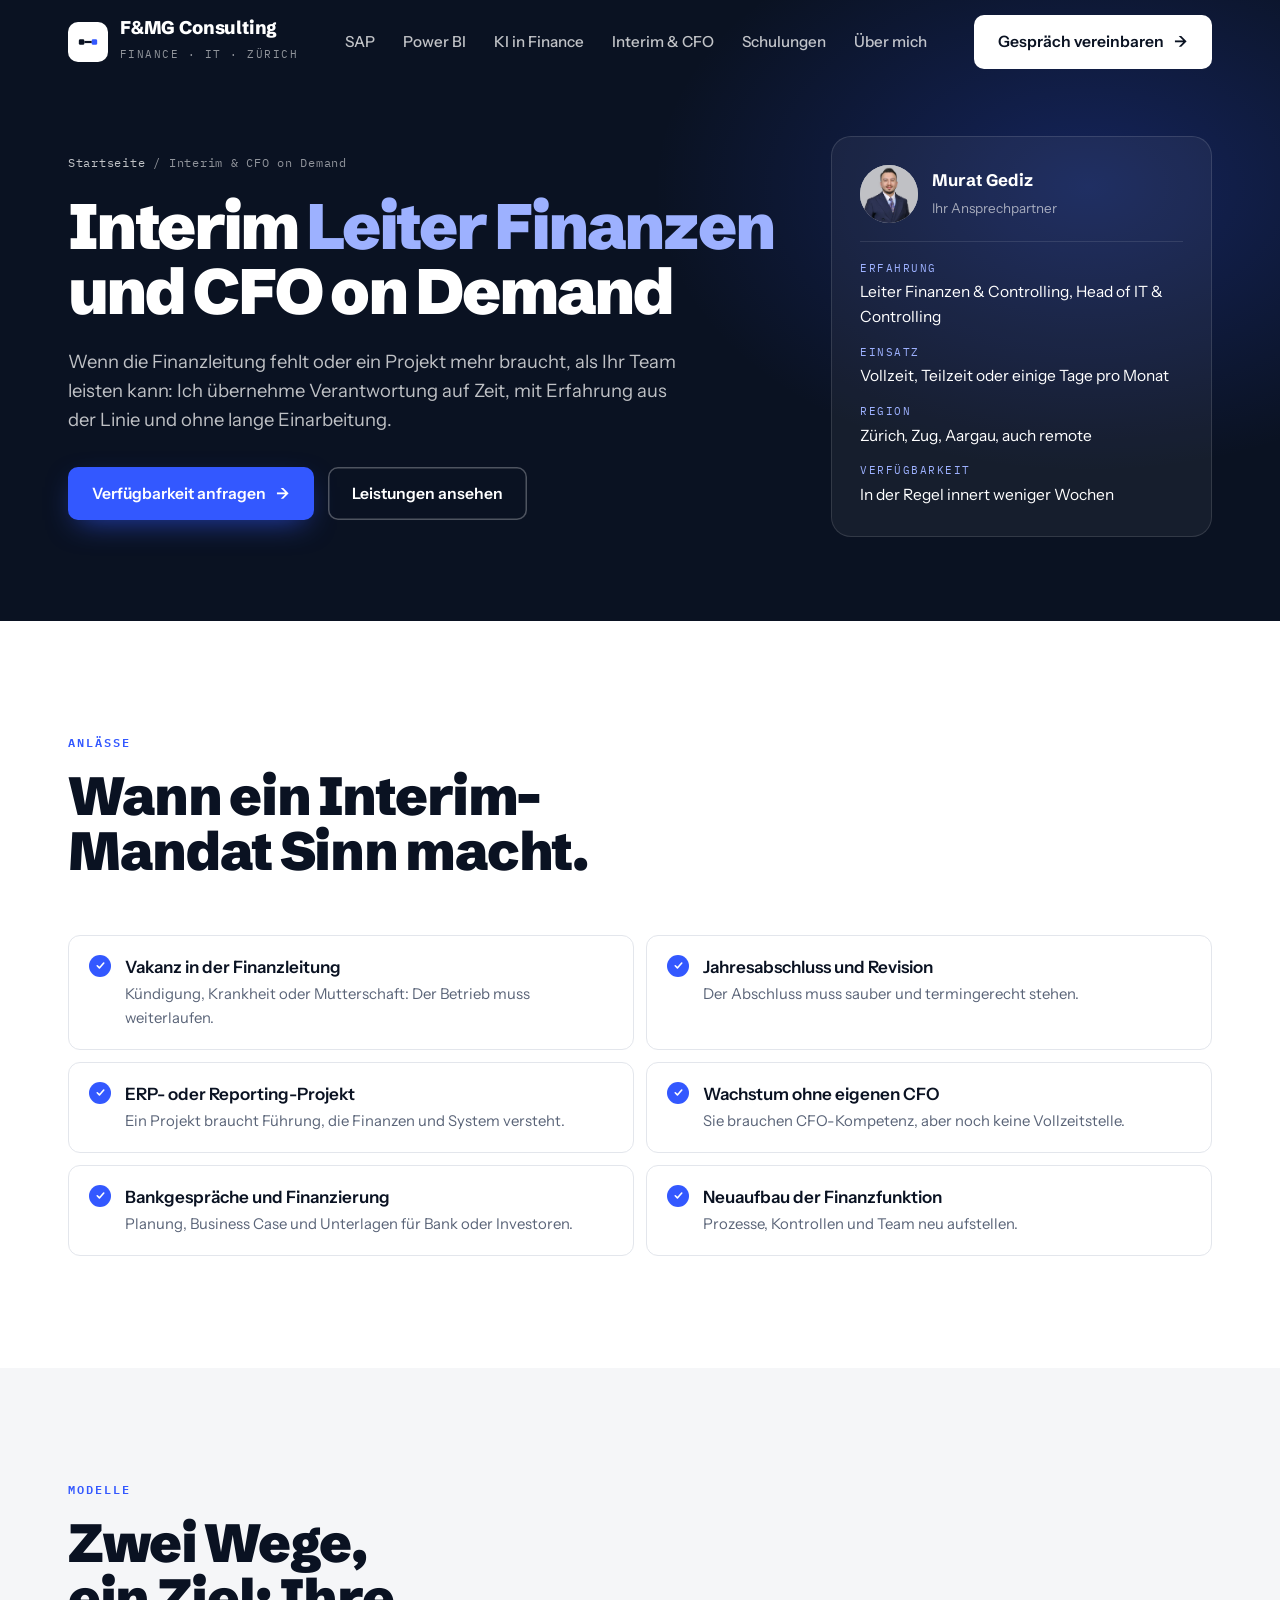
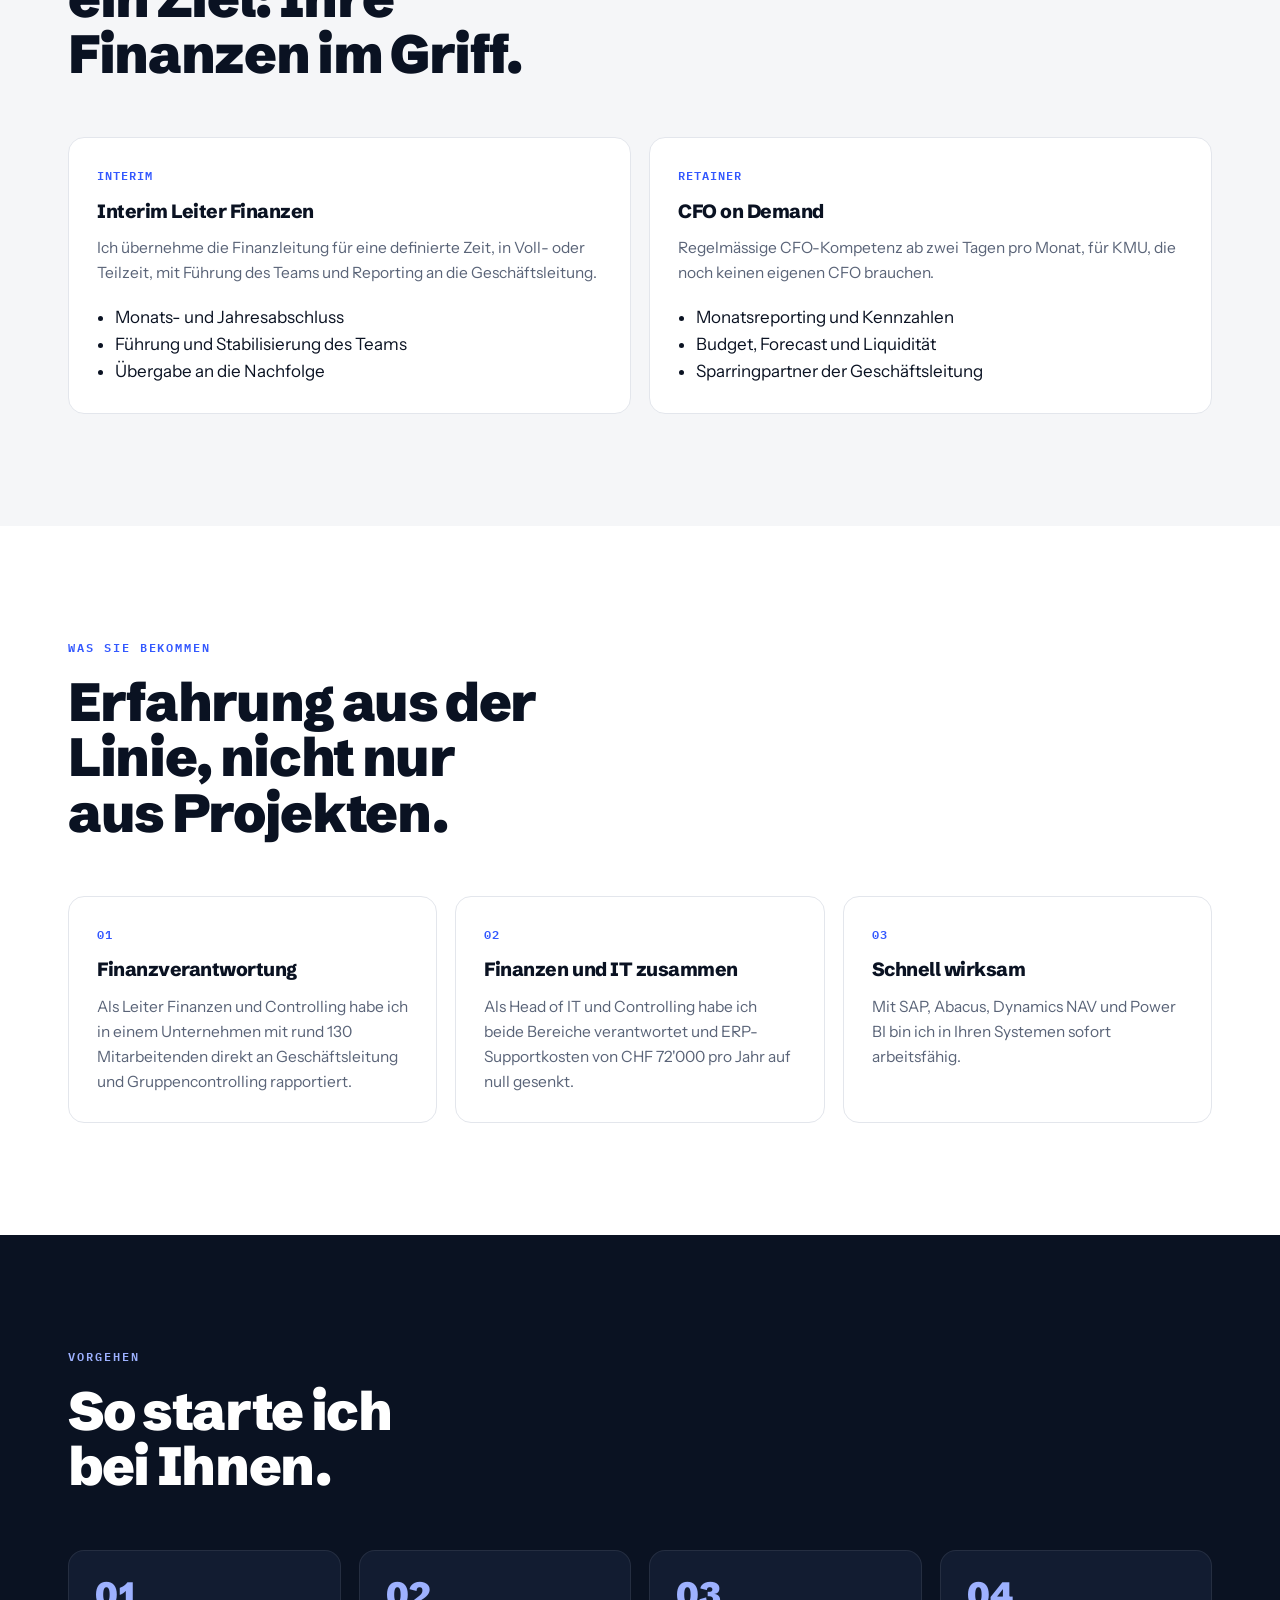
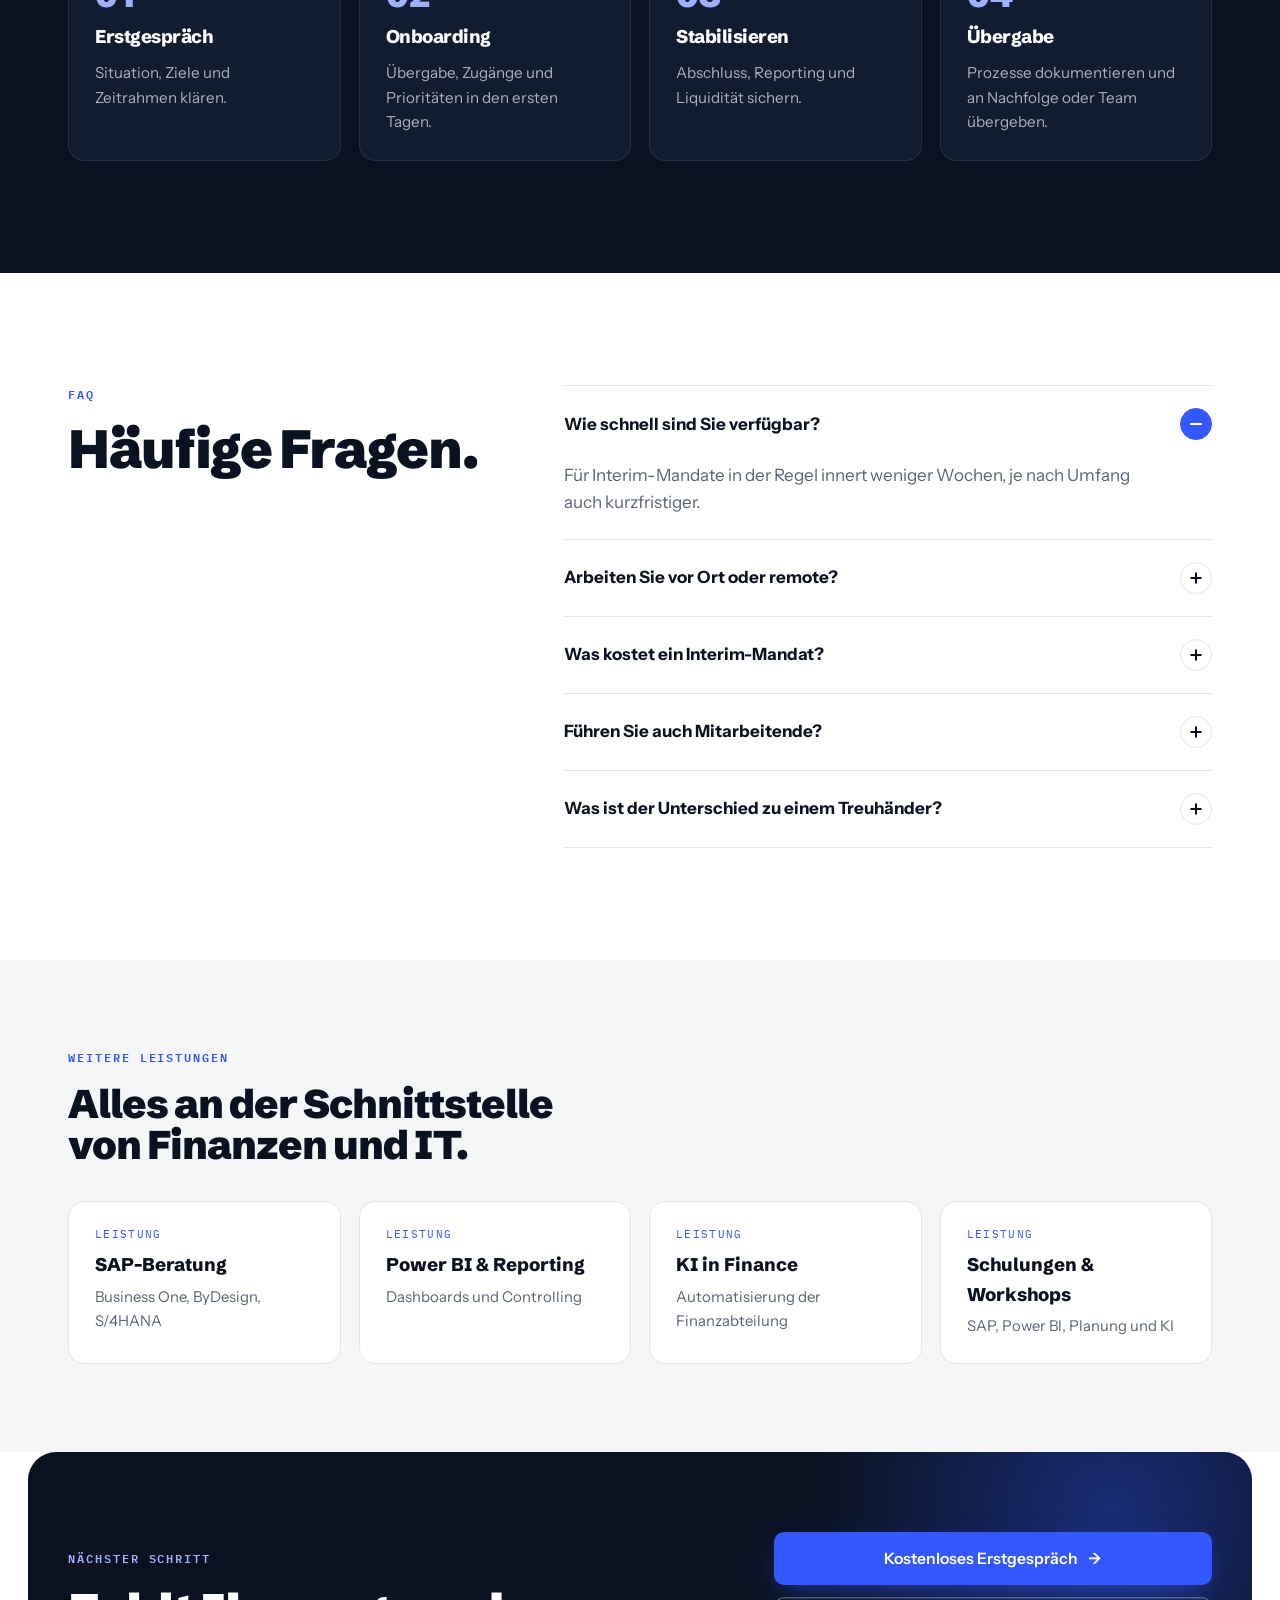
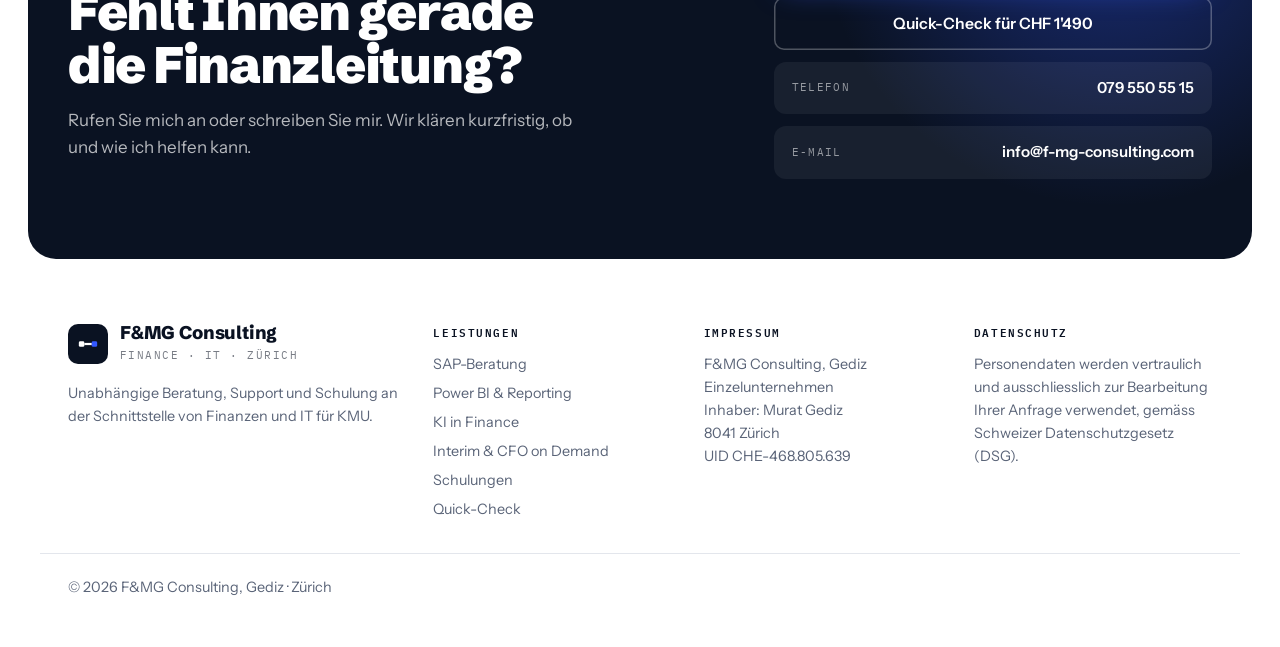
==== commit 5f68a6d1: "aSchulungsseite mit Kurskatalog hinzugefügt" ====
--- a/interim-cfo-zuerich.html
+++ b/interim-cfo-zuerich.html
@@ -121,6 +121,7 @@
       <li><a href="power-bi-controlling-kmu.html">Power BI</a></li>
       <li><a href="ki-finance-automatisierung.html">KI in Finance</a></li>
       <li><a href="interim-cfo-zuerich.html">Interim &amp; CFO</a></li>
+      <li><a href="schulungen-sap-power-bi-finanzen.html">Schulungen</a></li>
       <li><a href="index.html#profil">Über mich</a></li>
     </ul>
     <a class="btn white" href="index.html#kontakt">Gespräch vereinbaren <span class="a">→</span></a>
@@ -177,7 +178,7 @@
 <section class="sec alt" style="padding:88px 0">
   <div class="wrap">
     <div class="head" style="margin-bottom:36px"><div><span class="eyebrow">Weitere Leistungen</span><h2 style="font-size:clamp(1.8rem,3.2vw,2.5rem)">Alles an der Schnittstelle von Finanzen und IT.</h2></div></div>
-    <div class="related"><a href="sap-beratung-zuerich.html"><small>Leistung</small><b>SAP-Beratung</b><span>Business One, ByDesign, S/4HANA</span></a><a href="power-bi-controlling-kmu.html"><small>Leistung</small><b>Power BI &amp; Reporting</b><span>Dashboards und Controlling</span></a><a href="ki-finance-automatisierung.html"><small>Leistung</small><b>KI in Finance</b><span>Automatisierung der Finanzabteilung</span></a></div>
+    <div class="related"><a href="sap-beratung-zuerich.html"><small>Leistung</small><b>SAP-Beratung</b><span>Business One, ByDesign, S/4HANA</span></a><a href="power-bi-controlling-kmu.html"><small>Leistung</small><b>Power BI &amp; Reporting</b><span>Dashboards und Controlling</span></a><a href="ki-finance-automatisierung.html"><small>Leistung</small><b>KI in Finance</b><span>Automatisierung der Finanzabteilung</span></a><a href="schulungen-sap-power-bi-finanzen.html"><small>Leistung</small><b>Schulungen &amp; Workshops</b><span>SAP, Power BI, Planung und KI</span></a></div>
   </div>
 </section>
 <section class="cta-band" id="kontakt">
@@ -202,11 +203,12 @@
       <a class="brand" href="index.html"><span class="m"><svg width="22" height="22" viewBox="0 0 24 24" aria-hidden="true"><rect x="2" y="9" width="6" height="6" rx="1.5" fill="#fff"/><rect x="16" y="9" width="6" height="6" rx="1.5" fill="#3358ff"/><path d="M8 12h8" stroke="#fff" stroke-width="2.4"/></svg></span><span><b>F&amp;MG Consulting</b><small>Finance · IT · Zürich</small></span></a>
       <p style="margin-top:16px;max-width:27em">Unabhängige Beratung, Support und Schulung an der Schnittstelle von Finanzen und IT für KMU.</p>
     </div>
-    <div><h4>Leistungen</h4><ul><li><a href="sap-beratung-zuerich.html">SAP-Beratung</a></li><li><a href="power-bi-controlling-kmu.html">Power BI &amp; Reporting</a></li><li><a href="ki-finance-automatisierung.html">KI in Finance</a></li><li><a href="interim-cfo-zuerich.html">Interim &amp; CFO on Demand</a></li><li><a href="index.html#quick-check">Quick-Check</a></li></ul></div>
+    <div><h4>Leistungen</h4><ul><li><a href="sap-beratung-zuerich.html">SAP-Beratung</a></li><li><a href="power-bi-controlling-kmu.html">Power BI &amp; Reporting</a></li><li><a href="ki-finance-automatisierung.html">KI in Finance</a></li><li><a href="interim-cfo-zuerich.html">Interim &amp; CFO on Demand</a></li><li><a href="schulungen-sap-power-bi-finanzen.html">Schulungen</a></li><li><a href="index.html#quick-check">Quick-Check</a></li></ul></div>
     <div><h4>Impressum</h4><p>F&amp;MG Consulting, Gediz<br>Einzelunternehmen<br>Inhaber: Murat Gediz<br>8041 Zürich<br>UID CHE-468.805.639</p></div>
     <div><h4>Datenschutz</h4><p>Personendaten werden vertraulich und ausschliesslich zur Bearbeitung Ihrer Anfrage verwendet, gemäss Schweizer Datenschutzgesetz (DSG).</p></div>
   </div>
   <div class="wrap legal"><span>© 2026 F&amp;MG Consulting, Gediz · Zürich</span></div>
 </footer>
+
 </body>
 </html>
--- a/styles.css
+++ b/styles.css
@@ -297,6 +297,82 @@
 footer .brand { color: var(--text); }
 footer .brand .m { background: var(--ink); }
 .legal { margin-top: 32px; padding-top: 22px; border-top: 1px solid var(--line); }
+
+
+/* Brücken-Schema */
+.bridge-sec { position: relative; overflow: hidden; }
+.bridge-sec::before { content: ""; position: absolute; inset: 0; background: radial-gradient(700px 480px at 75% 50%, rgba(51,88,255,0.22), transparent 62%); pointer-events: none; }
+.bridge-grid { position: relative; display: grid; grid-template-columns: 0.9fr 1.1fr; gap: 56px; align-items: center; }
+@media (max-width: 960px) { .bridge-grid { grid-template-columns: 1fr; gap: 36px; } }
+.bridge-sec h2 { color: #fff; }
+.bridge-sec .bl { color: rgba(255,255,255,0.72); font-size: 1.1rem; margin-top: 20px; max-width: 30em; }
+.bpoints { list-style: none; margin: 30px 0 0; padding: 0; display: grid; gap: 16px; }
+.bpoints li { display: grid; gap: 2px; padding-left: 20px; border-left: 2px solid var(--accent); }
+.bpoints b { font-family: var(--font-display); font-size: 1.08rem; }
+.bpoints span { color: rgba(255,255,255,0.65); font-size: 0.96rem; }
+.bridge { width: 100%; height: auto; display: block; }
+.bridge .node rect { fill: rgba(255,255,255,0.05); stroke: rgba(255,255,255,0.16); transition: fill .25s, stroke .25s; }
+.bridge .node:hover rect { fill: rgba(51,88,255,0.18); stroke: var(--accent-2); }
+.bridge .node text { fill: #fff; font-family: var(--font-body); font-size: 14px; font-weight: 600; }
+.bridge .node text.s { fill: rgba(255,255,255,0.5); font-family: var(--font-mono); font-size: 10.5px; font-weight: 400; letter-spacing: 0.06em; }
+.bridge .col { fill: rgba(255,255,255,0.45); font-family: var(--font-mono); font-size: 11px; letter-spacing: 0.16em; }
+.bridge .wire { fill: none; stroke: rgba(157,177,255,0.28); stroke-width: 1.5; }
+.bridge .hub circle.o { fill: var(--accent); }
+.bridge .hub circle.ring { fill: none; stroke: rgba(51,88,255,0.45); }
+.bridge .hub text { fill: #fff; font-family: var(--font-display); font-weight: 900; font-size: 17px; }
+.bridge .pulse { fill: #9db1ff; }
+.ringanim { transform-origin: 260px 230px; animation: ring 3.2s ease-out infinite; }
+@keyframes ring { 0% { transform: scale(0.85); opacity: 0.9; } 100% { transform: scale(1.5); opacity: 0; } }
+
+
+/* Schulungen */
+.cfilter { display: flex; flex-wrap: wrap; gap: 10px; margin-bottom: 28px; }
+.cfilter button { font: inherit; font-weight: 600; font-size: 0.93rem; padding: 10px 16px; border-radius: 999px; border: 1.5px solid var(--line); background: var(--white); color: var(--text); cursor: pointer; display: inline-flex; gap: 8px; align-items: center; transition: all .15s; }
+.cfilter button span { font-family: var(--font-mono); font-size: 0.75rem; color: var(--muted); }
+.cfilter button:hover { border-color: var(--accent); }
+.cfilter button.on { background: var(--ink); border-color: var(--ink); color: #fff; }
+.cfilter button.on span { color: var(--accent-2); }
+.courses { display: grid; grid-template-columns: repeat(3, 1fr); gap: 18px; }
+@media (max-width: 1000px) { .courses { grid-template-columns: 1fr 1fr; } }
+@media (max-width: 640px) { .courses { grid-template-columns: 1fr; } }
+.course { background: var(--white); border: 1px solid var(--line); border-radius: var(--r); padding: 26px; display: flex; flex-direction: column; gap: 10px; transition: border-color .2s, transform .2s, box-shadow .2s; }
+.course:hover { border-color: #c9d3ff; transform: translateY(-3px); box-shadow: 0 24px 50px -34px rgba(10,18,34,0.35); }
+.c-top { display: flex; justify-content: space-between; align-items: center; gap: 10px; flex-wrap: wrap; }
+.c-cat { font-family: var(--font-mono); font-size: 0.7rem; letter-spacing: 0.1em; text-transform: uppercase; color: var(--accent); font-weight: 600; }
+.c-meta { display: flex; gap: 6px; }
+.c-lvl, .c-dur { font-size: 0.75rem; font-weight: 600; padding: 3px 9px; border-radius: 999px; background: var(--paper); border: 1px solid var(--line); white-space: nowrap; }
+.c-dur { background: var(--accent-soft); border-color: transparent; color: #2b3a6b; }
+.course h3 { font-size: 1.15rem; font-weight: 800; line-height: 1.25; }
+.c-ziel { font-size: 0.9rem; color: var(--muted); }
+.c-ziel b { color: var(--text); }
+.course ul { margin: 2px 0 0; padding: 12px 0 0; list-style: none; border-top: 1px solid var(--line); display: grid; gap: 6px; font-size: 0.92rem; }
+.course ul li { display: flex; gap: 8px; }
+.course ul li::before { content: "✓"; color: var(--accent); font-weight: 700; }
+.c-erg { font-size: 0.9rem; background: var(--paper); border-radius: 10px; padding: 10px 12px; margin-top: auto; }
+.c-cta { font-weight: 600; color: var(--accent); text-decoration: none; font-size: 0.93rem; }
+.formats { display: grid; grid-template-columns: repeat(4, 1fr); gap: 18px; }
+@media (max-width: 1000px) { .formats { grid-template-columns: 1fr 1fr; } }
+@media (max-width: 560px) { .formats { grid-template-columns: 1fr; } }
+.fmt { background: var(--white); border: 1px solid var(--line); border-radius: var(--r); padding: 26px; display: flex; flex-direction: column; gap: 10px; }
+.fmt .n { font-family: var(--font-mono); font-size: 0.74rem; color: var(--accent); font-weight: 600; letter-spacing: 0.08em; }
+.fmt h3 { font-size: 1.15rem; font-weight: 800; }
+.fmt p { color: var(--muted); font-size: 0.95rem; }
+.fmt .fm { margin-top: auto; padding-top: 12px; border-top: 1px dashed var(--line); font-family: var(--font-mono); font-size: 0.78rem; }
+.fmt.dark { background: var(--ink); color: #fff; border-color: transparent; }
+.fmt.dark p { color: rgba(255,255,255,0.68); }
+.fmt.dark .n { color: var(--accent-2); }
+.fmt.dark .fm { border-color: rgba(255,255,255,0.15); }
+/* Schulungs-Teaser Startseite */
+.train { margin-top: 18px; display: grid; grid-template-columns: 1.1fr 0.9fr; gap: 28px; align-items: center; background: var(--ink); color: #fff; border-radius: var(--r); padding: 34px 36px; position: relative; overflow: hidden; }
+.train::before { content: ""; position: absolute; right: -120px; top: -160px; width: 420px; height: 420px; border-radius: 50%; background: radial-gradient(circle, rgba(51,88,255,0.4), transparent 65%); pointer-events: none; }
+@media (max-width: 900px) { .train { grid-template-columns: 1fr; } }
+.train > * { position: relative; }
+.train .eyebrow { color: var(--accent-2); margin-bottom: 10px; }
+.train h3 { font-size: 1.6rem; font-weight: 900; }
+.train p { color: rgba(255,255,255,0.7); margin-top: 10px; }
+.train .tchips { display: flex; flex-wrap: wrap; gap: 8px; }
+.train .tchips span { font-size: 0.85rem; font-weight: 600; padding: 7px 13px; border-radius: 999px; background: rgba(255,255,255,0.08); border: 1px solid rgba(255,255,255,0.14); }
+.train .btn { margin-top: 16px; }
 
 @media (prefers-reduced-motion: reduce) {
   *, *::before, *::after { animation: none !important; transition: none !important; }
@@ -367,7 +443,7 @@
 .casewide .b .ctx { font-family: var(--font-mono); font-size: 0.74rem; letter-spacing: 0.1em; text-transform: uppercase; color: var(--muted); }
 .casewide .b h3 { font-size: 1.4rem; font-weight: 800; }
 .casewide .b p { color: var(--muted); }
-.related { display: grid; grid-template-columns: repeat(3, 1fr); gap: 18px; }
+.related { display: grid; grid-template-columns: repeat(auto-fit, minmax(230px, 1fr)); gap: 18px; }
 @media (max-width: 860px) { .related { grid-template-columns: 1fr; } }
 .related a { text-decoration: none; background: var(--white); border: 1px solid var(--line); border-radius: var(--r); padding: 24px 26px; display: flex; flex-direction: column; gap: 6px; transition: border-color .2s, transform .2s; }
 .related a:hover { border-color: #c9d3ff; transform: translateY(-3px); }
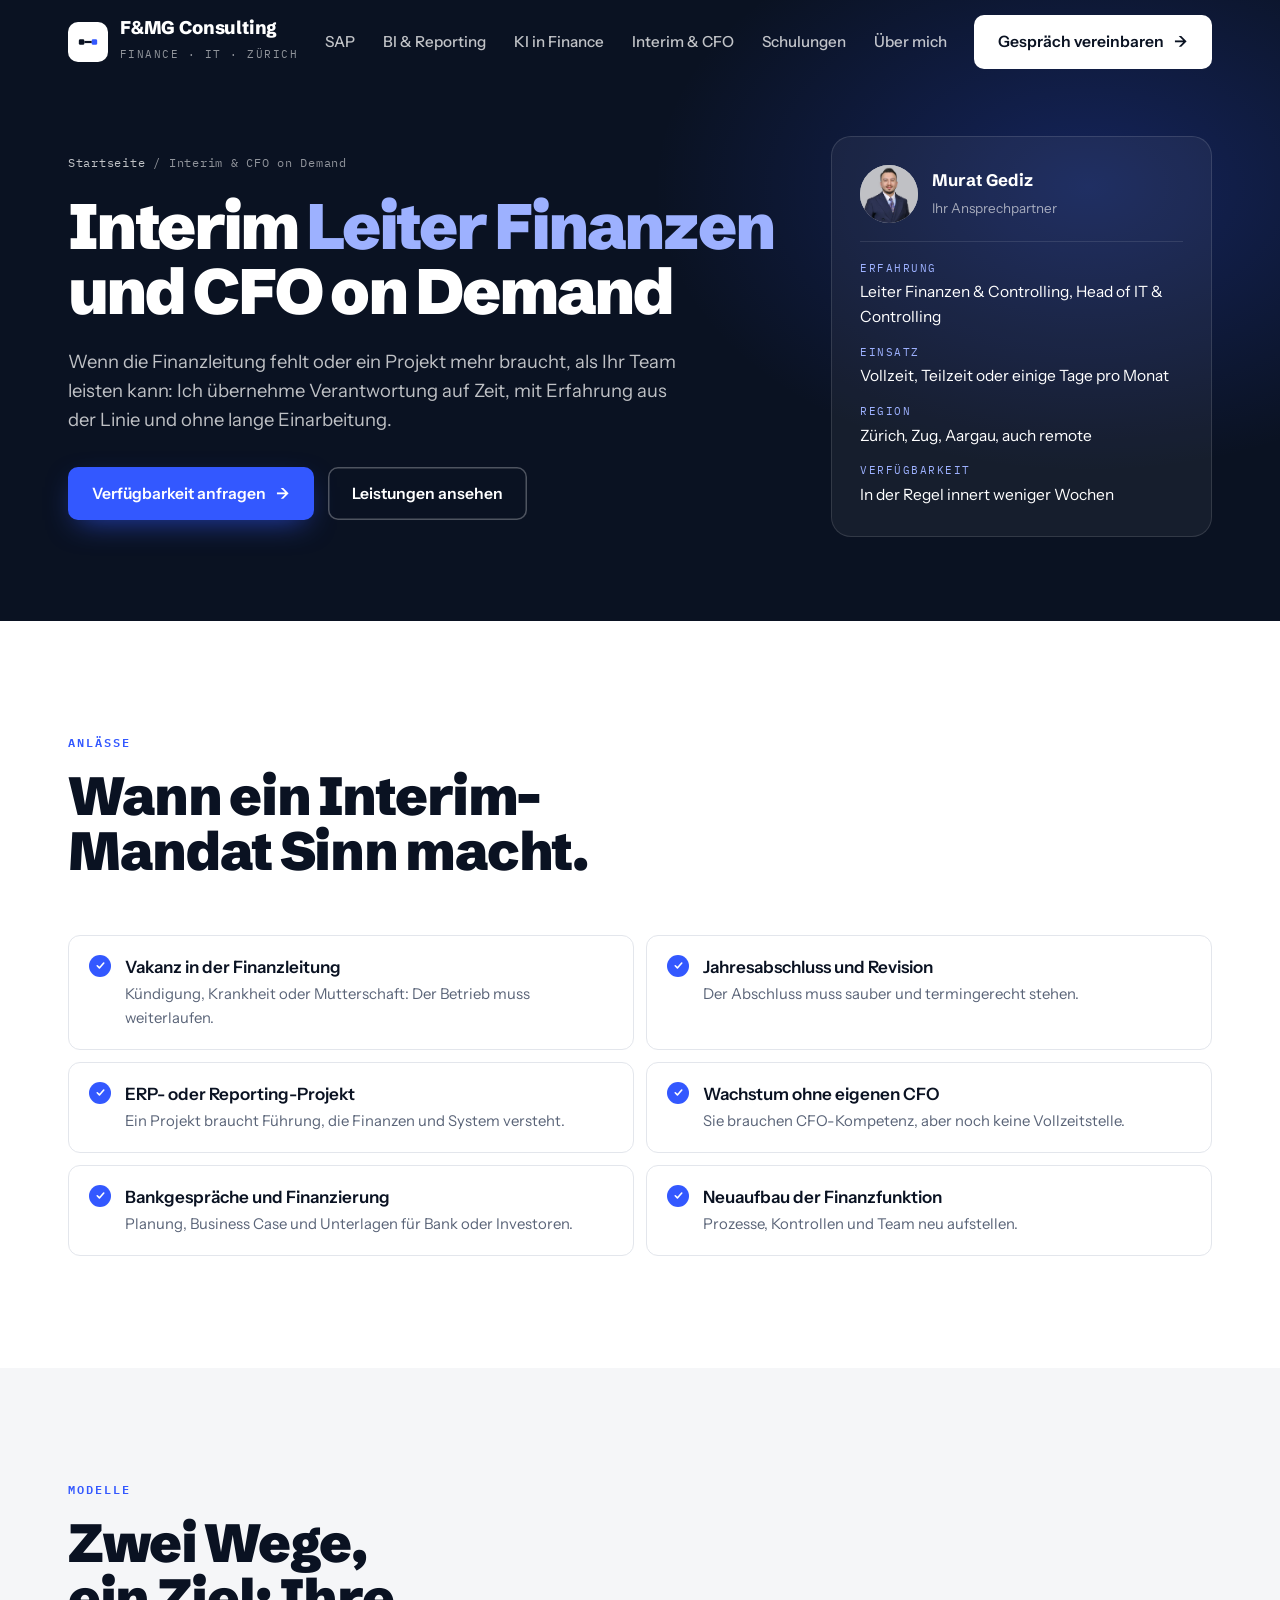
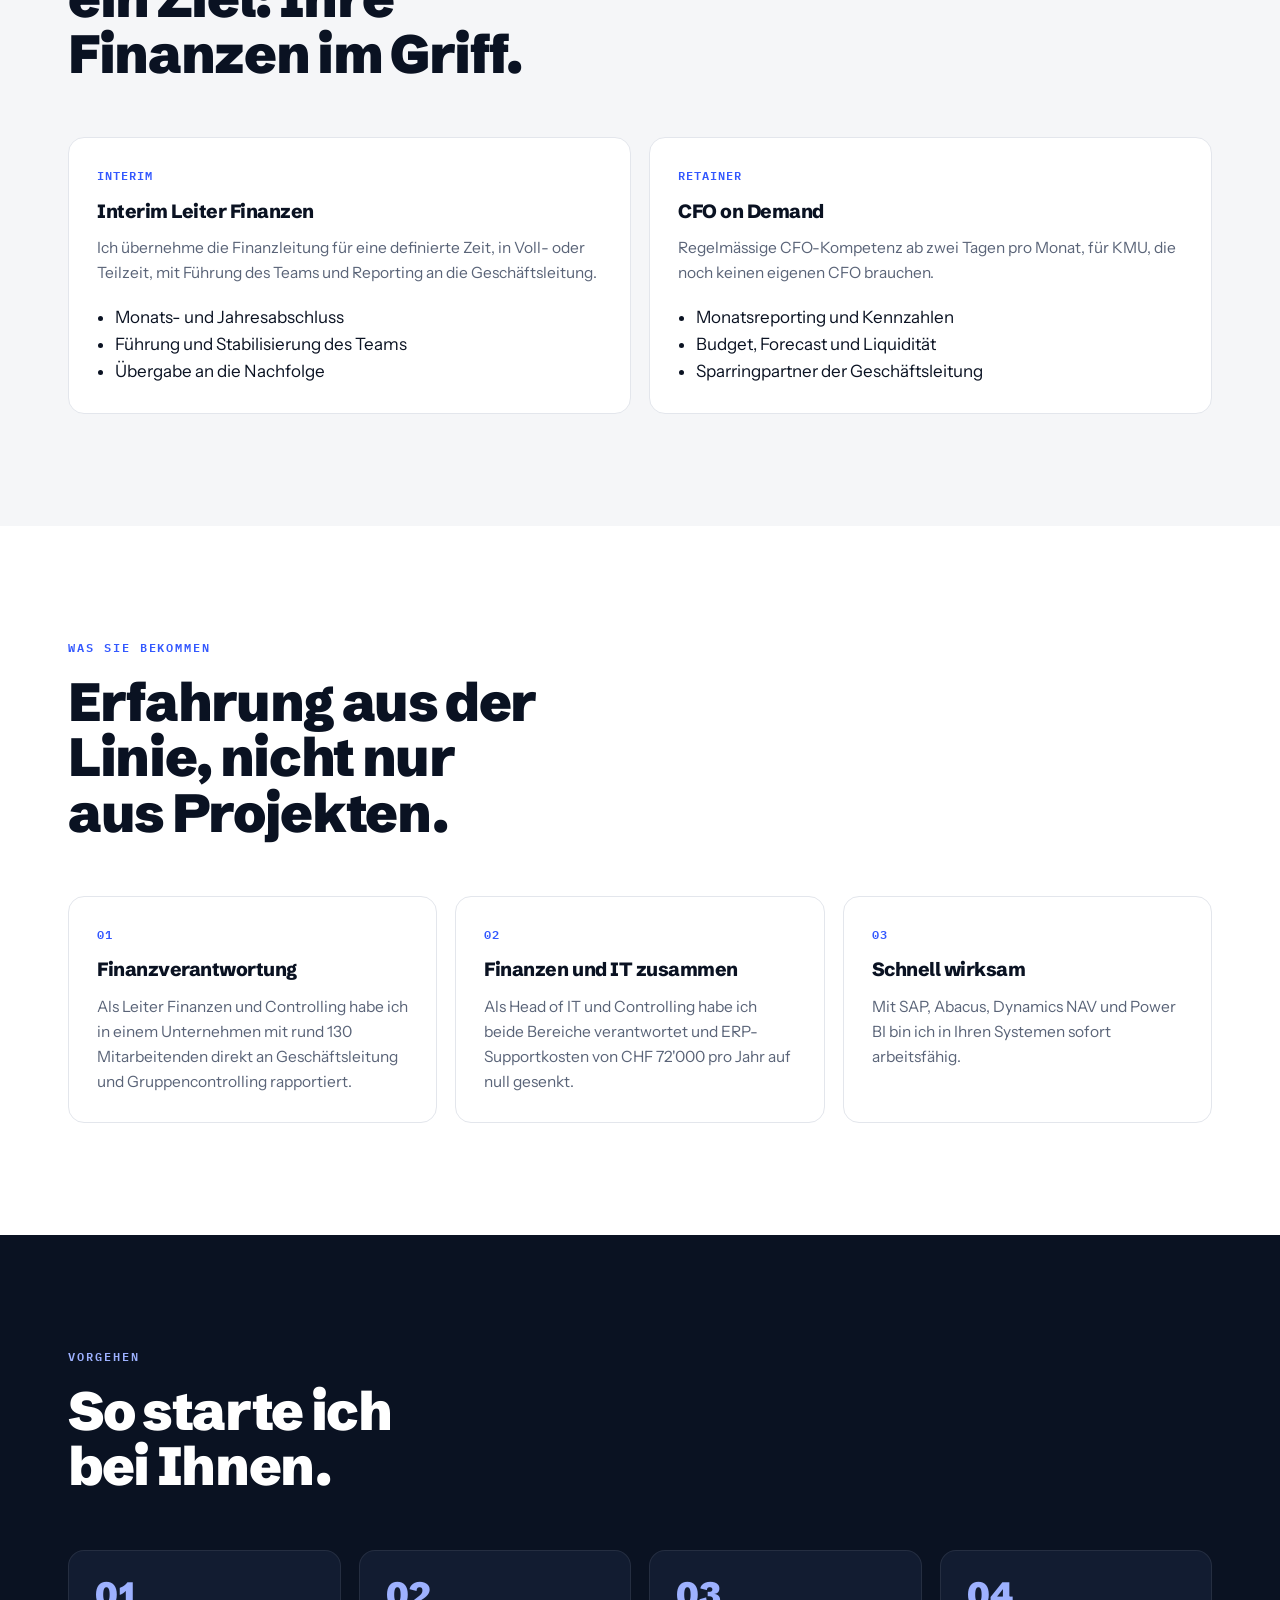
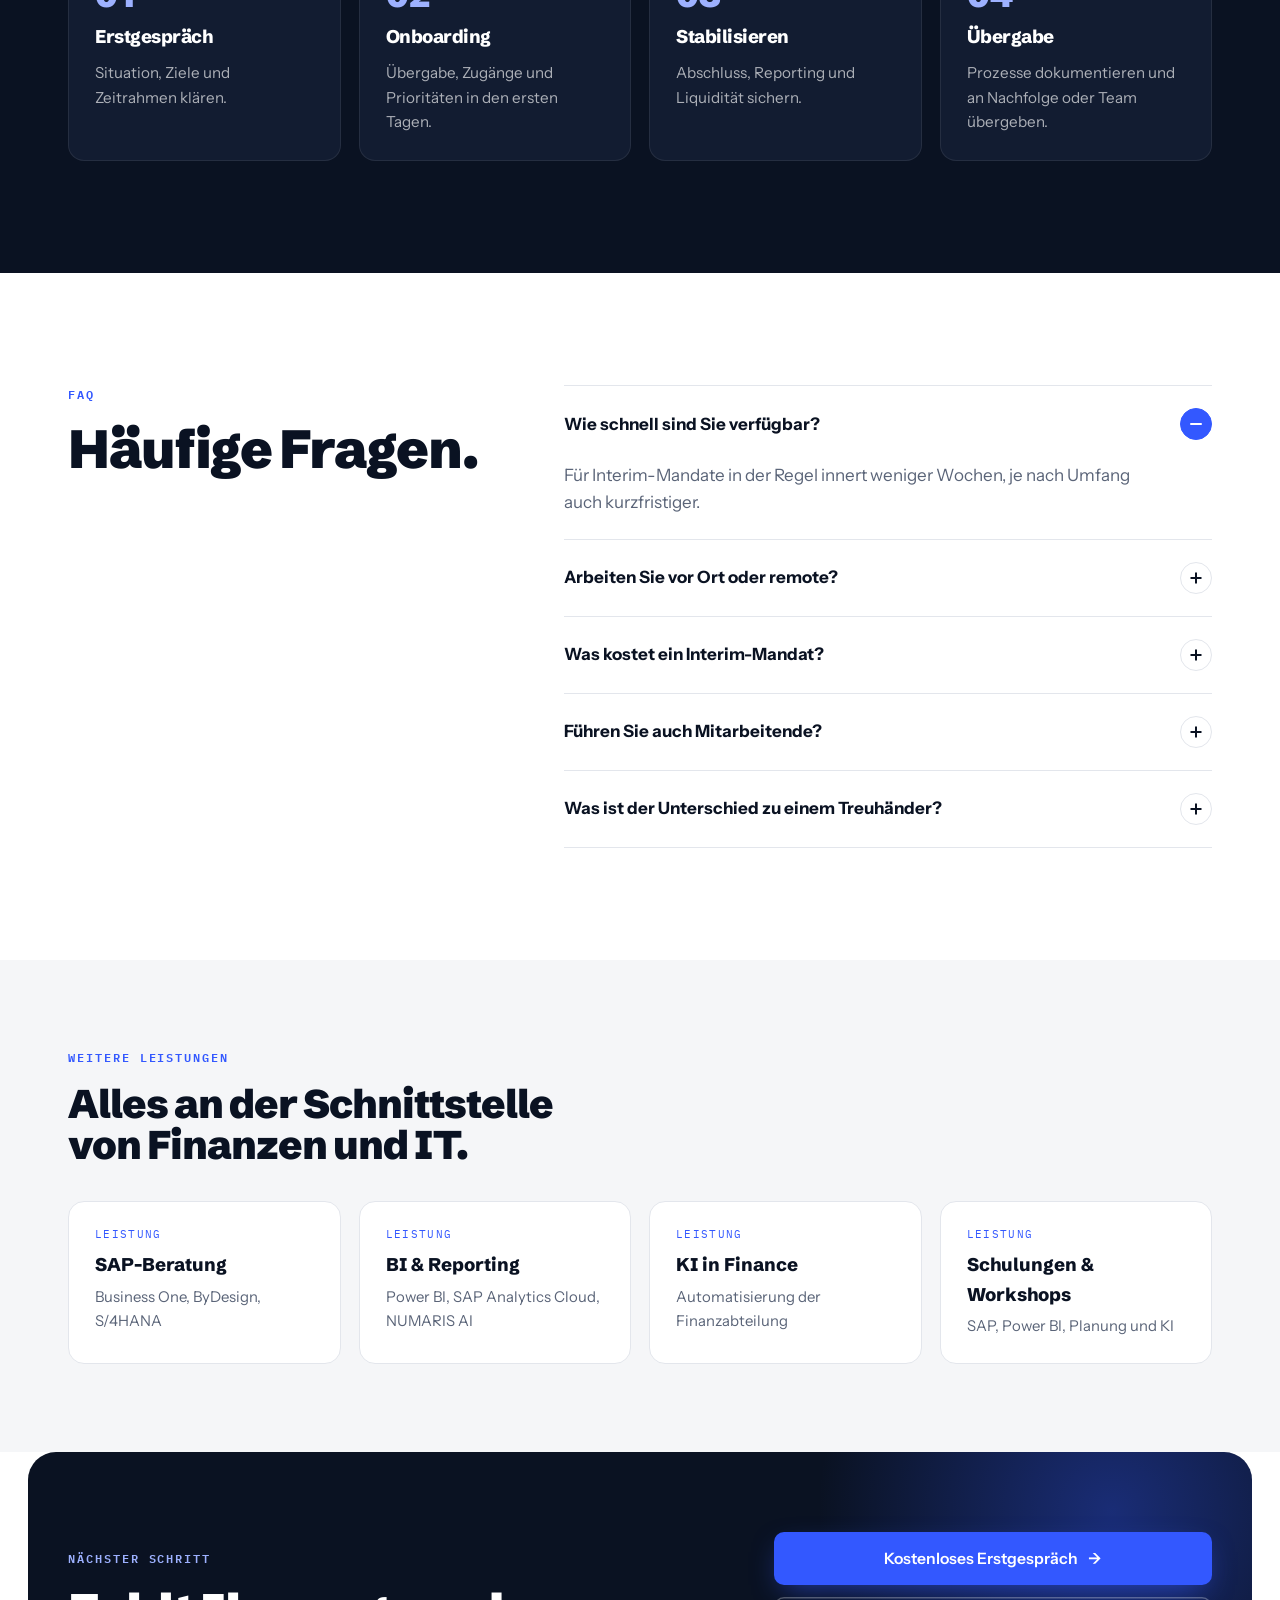
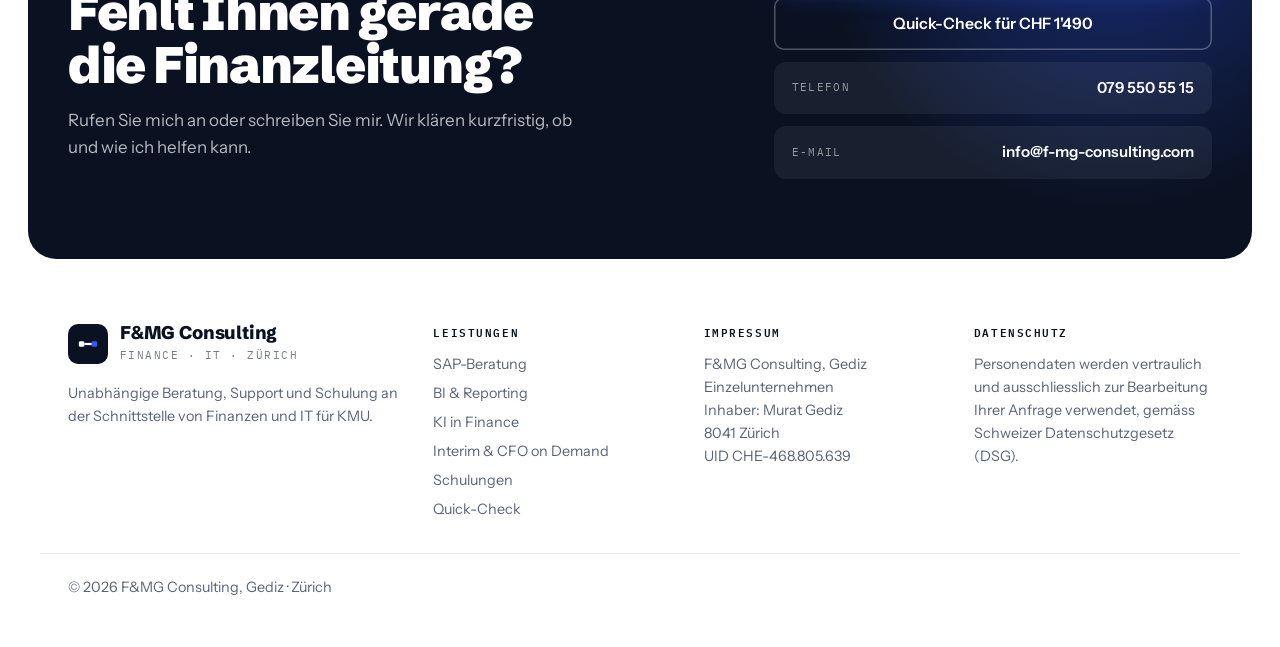
==== commit bd2ff687: "aBI werkzeugneutral und KI integriert" ====
--- a/interim-cfo-zuerich.html
+++ b/interim-cfo-zuerich.html
@@ -13,7 +13,7 @@
 <link rel="preconnect" href="https://fonts.googleapis.com">
 <link rel="preconnect" href="https://fonts.gstatic.com" crossorigin>
 <link href="https://fonts.googleapis.com/css2?family=Schibsted+Grotesk:wght@500;700;800;900&amp;family=Instrument+Sans:wght@400;500;600;700&amp;family=IBM+Plex+Mono:wght@400;500;600&amp;display=swap" rel="stylesheet">
-<link rel="stylesheet" href="styles.css">
+<link rel="stylesheet" href="styles.css?v=20261118c">
 <script type="application/ld+json">
 {
  "@context": "https://schema.org",
@@ -118,7 +118,7 @@
     </a>
     <ul>
       <li><a href="sap-beratung-zuerich.html">SAP</a></li>
-      <li><a href="power-bi-controlling-kmu.html">Power BI</a></li>
+      <li><a href="power-bi-controlling-kmu.html">BI &amp; Reporting</a></li>
       <li><a href="ki-finance-automatisierung.html">KI in Finance</a></li>
       <li><a href="interim-cfo-zuerich.html">Interim &amp; CFO</a></li>
       <li><a href="schulungen-sap-power-bi-finanzen.html">Schulungen</a></li>
@@ -178,7 +178,7 @@
 <section class="sec alt" style="padding:88px 0">
   <div class="wrap">
     <div class="head" style="margin-bottom:36px"><div><span class="eyebrow">Weitere Leistungen</span><h2 style="font-size:clamp(1.8rem,3.2vw,2.5rem)">Alles an der Schnittstelle von Finanzen und IT.</h2></div></div>
-    <div class="related"><a href="sap-beratung-zuerich.html"><small>Leistung</small><b>SAP-Beratung</b><span>Business One, ByDesign, S/4HANA</span></a><a href="power-bi-controlling-kmu.html"><small>Leistung</small><b>Power BI &amp; Reporting</b><span>Dashboards und Controlling</span></a><a href="ki-finance-automatisierung.html"><small>Leistung</small><b>KI in Finance</b><span>Automatisierung der Finanzabteilung</span></a><a href="schulungen-sap-power-bi-finanzen.html"><small>Leistung</small><b>Schulungen &amp; Workshops</b><span>SAP, Power BI, Planung und KI</span></a></div>
+    <div class="related"><a href="sap-beratung-zuerich.html"><small>Leistung</small><b>SAP-Beratung</b><span>Business One, ByDesign, S/4HANA</span></a><a href="power-bi-controlling-kmu.html"><small>Leistung</small><b>BI &amp; Reporting</b><span>Power BI, SAP Analytics Cloud, NUMARIS AI</span></a><a href="ki-finance-automatisierung.html"><small>Leistung</small><b>KI in Finance</b><span>Automatisierung der Finanzabteilung</span></a><a href="schulungen-sap-power-bi-finanzen.html"><small>Leistung</small><b>Schulungen &amp; Workshops</b><span>SAP, Power BI, Planung und KI</span></a></div>
   </div>
 </section>
 <section class="cta-band" id="kontakt">
@@ -203,7 +203,7 @@
       <a class="brand" href="index.html"><span class="m"><svg width="22" height="22" viewBox="0 0 24 24" aria-hidden="true"><rect x="2" y="9" width="6" height="6" rx="1.5" fill="#fff"/><rect x="16" y="9" width="6" height="6" rx="1.5" fill="#3358ff"/><path d="M8 12h8" stroke="#fff" stroke-width="2.4"/></svg></span><span><b>F&amp;MG Consulting</b><small>Finance · IT · Zürich</small></span></a>
       <p style="margin-top:16px;max-width:27em">Unabhängige Beratung, Support und Schulung an der Schnittstelle von Finanzen und IT für KMU.</p>
     </div>
-    <div><h4>Leistungen</h4><ul><li><a href="sap-beratung-zuerich.html">SAP-Beratung</a></li><li><a href="power-bi-controlling-kmu.html">Power BI &amp; Reporting</a></li><li><a href="ki-finance-automatisierung.html">KI in Finance</a></li><li><a href="interim-cfo-zuerich.html">Interim &amp; CFO on Demand</a></li><li><a href="schulungen-sap-power-bi-finanzen.html">Schulungen</a></li><li><a href="index.html#quick-check">Quick-Check</a></li></ul></div>
+    <div><h4>Leistungen</h4><ul><li><a href="sap-beratung-zuerich.html">SAP-Beratung</a></li><li><a href="power-bi-controlling-kmu.html">BI &amp; Reporting</a></li><li><a href="ki-finance-automatisierung.html">KI in Finance</a></li><li><a href="interim-cfo-zuerich.html">Interim &amp; CFO on Demand</a></li><li><a href="schulungen-sap-power-bi-finanzen.html">Schulungen</a></li><li><a href="index.html#quick-check">Quick-Check</a></li></ul></div>
     <div><h4>Impressum</h4><p>F&amp;MG Consulting, Gediz<br>Einzelunternehmen<br>Inhaber: Murat Gediz<br>8041 Zürich<br>UID CHE-468.805.639</p></div>
     <div><h4>Datenschutz</h4><p>Personendaten werden vertraulich und ausschliesslich zur Bearbeitung Ihrer Anfrage verwendet, gemäss Schweizer Datenschutzgesetz (DSG).</p></div>
   </div>
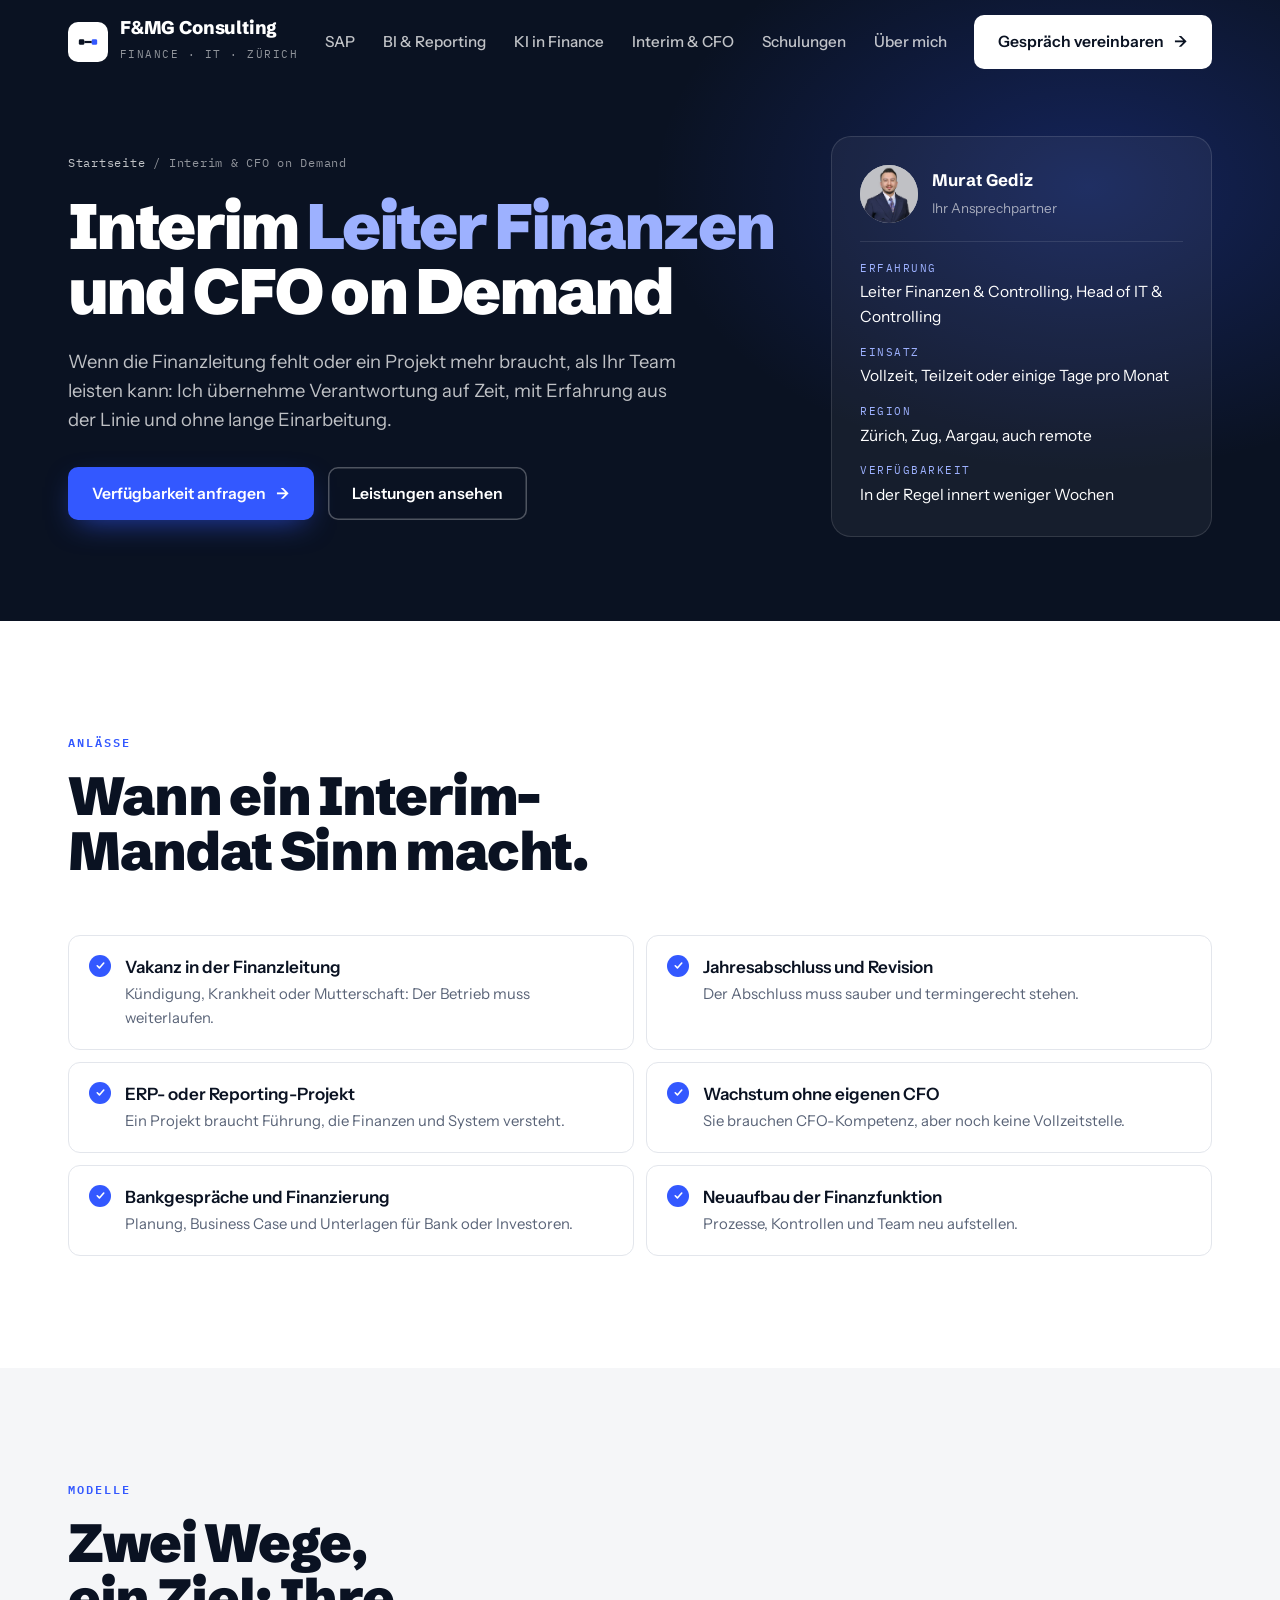
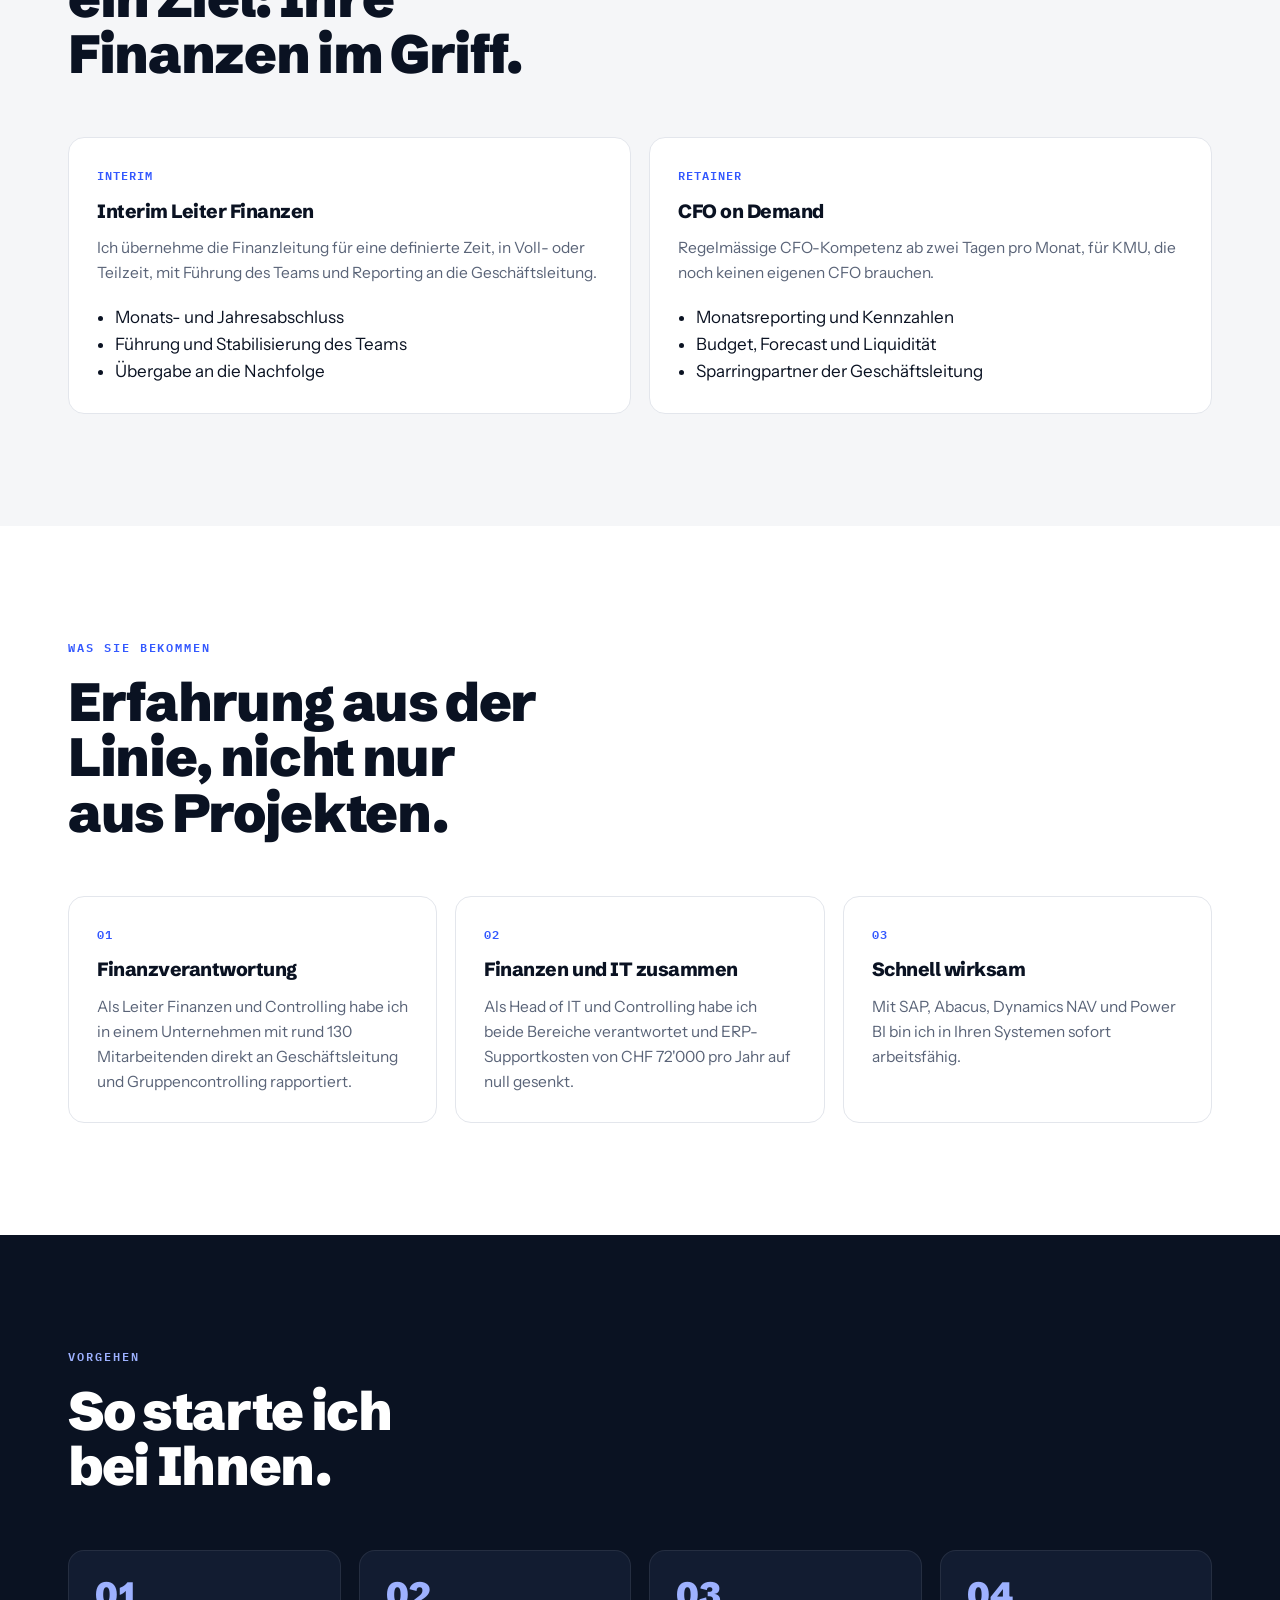
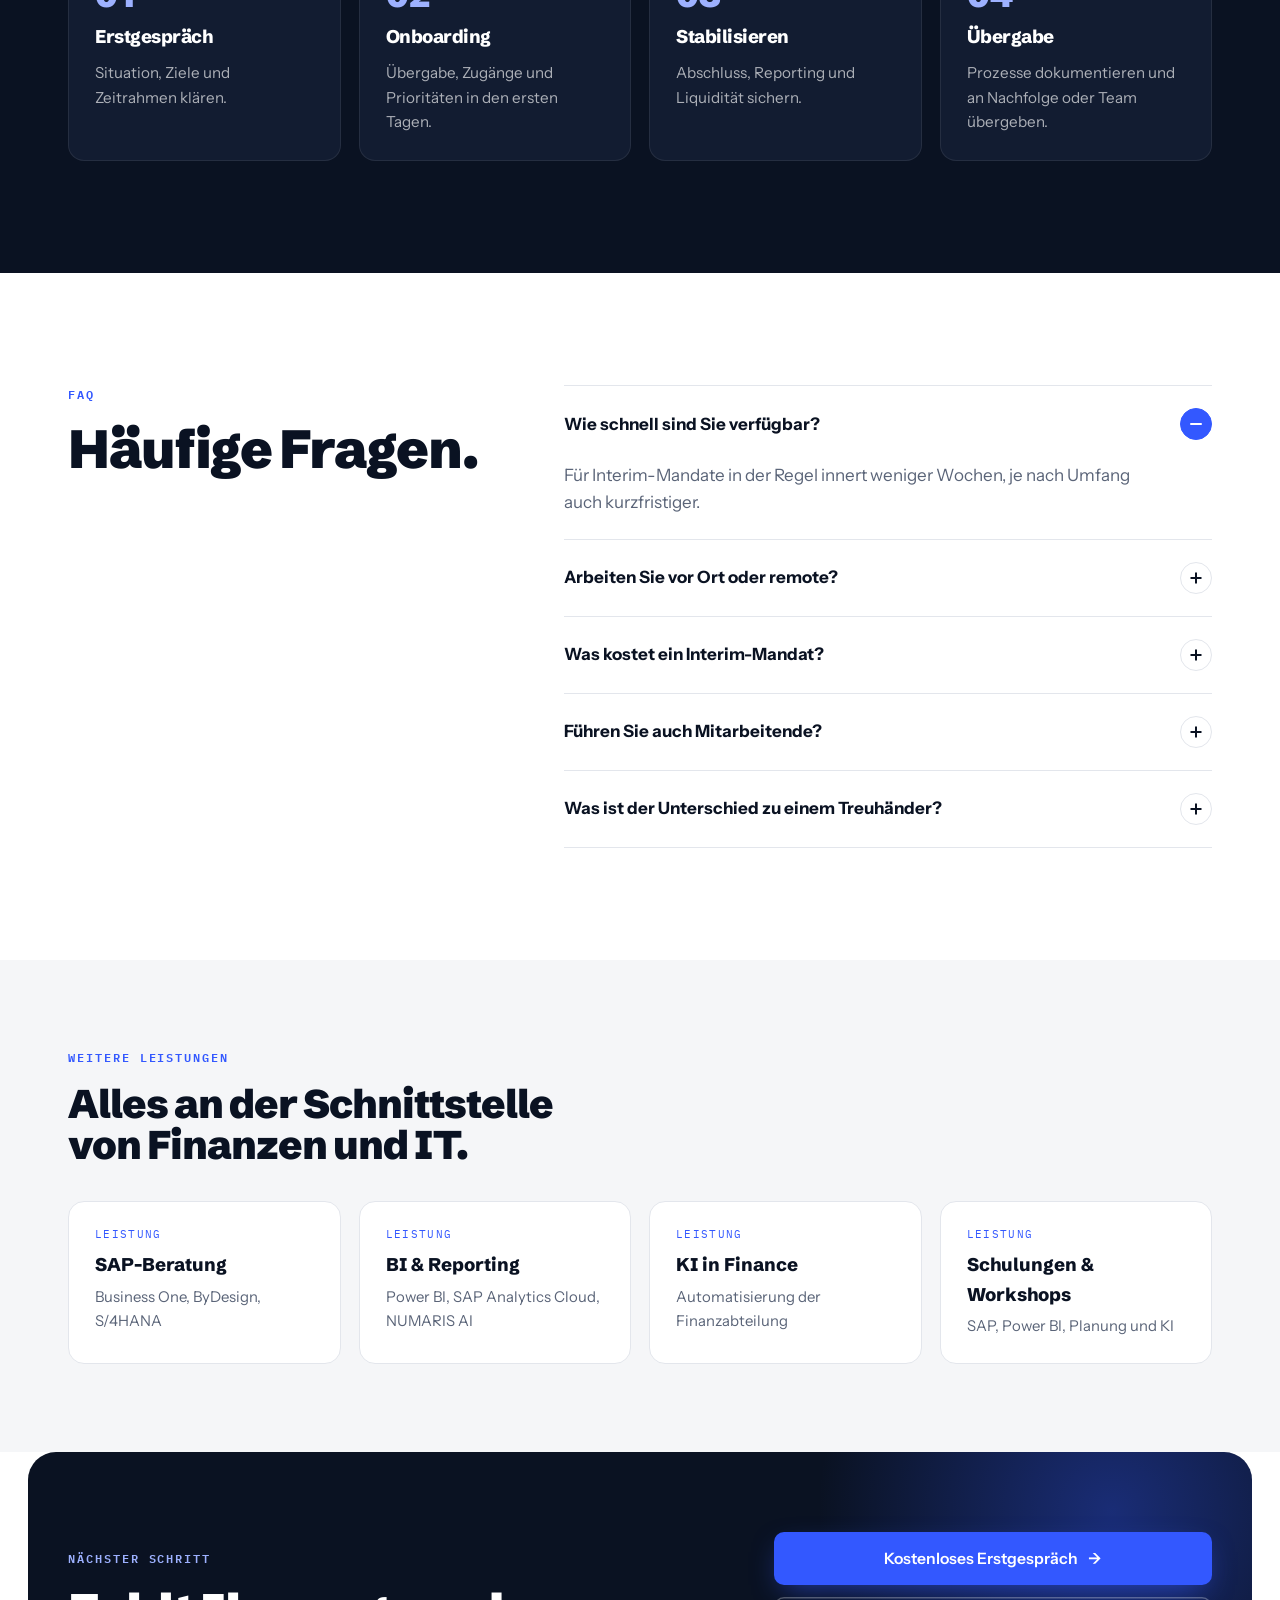
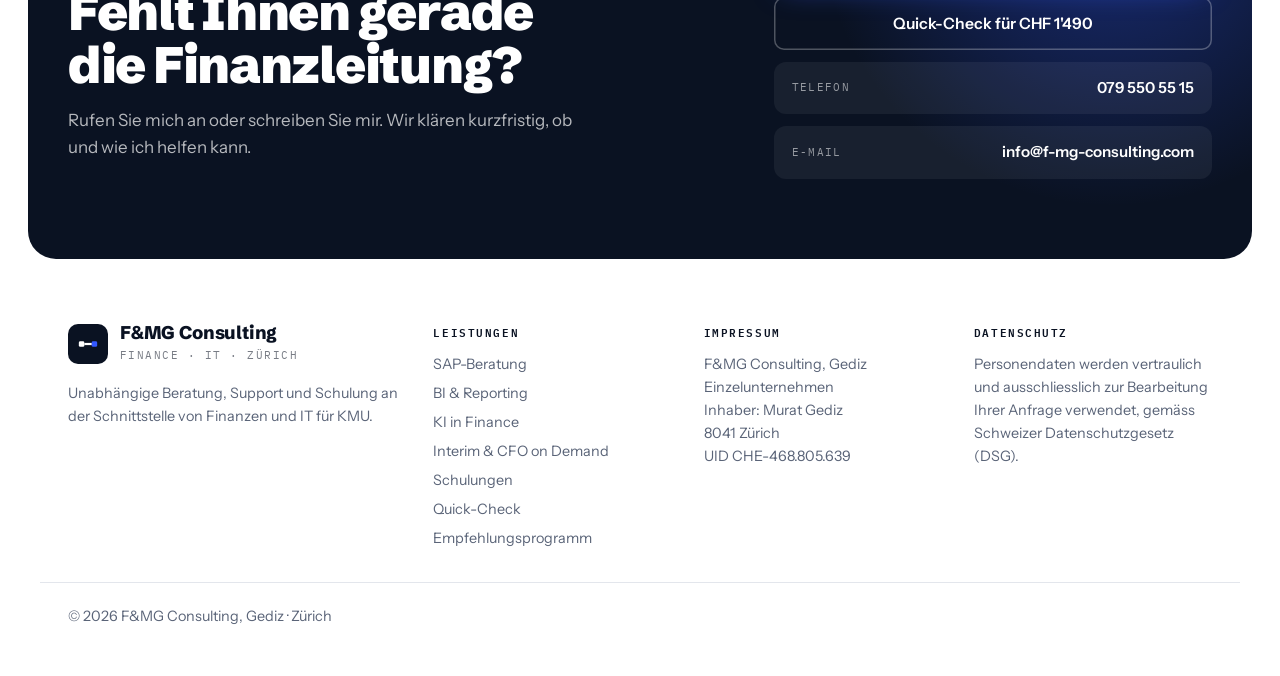
==== commit a715bf8c: "aEmpfehlungsprogramm mit Praemienrechner" ====
--- a/interim-cfo-zuerich.html
+++ b/interim-cfo-zuerich.html
@@ -8,12 +8,18 @@
 <meta property="og:title" content="Interim Leiter Finanzen &amp; CFO on Demand in Zürich | F&amp;MG Consulting">
 <meta property="og:description" content="Interim Leiter Finanzen und CFO on Demand für KMU in Zürich, Zug und Aargau: Vakanz überbrücken, Abschluss sichern, Reporting und ERP-Projekte führen. Kurzfristig verfügbar.">
 <meta property="og:type" content="website">
-<meta property="og:image" content="https://www.f-mg-consulting.com/murat-gediz.jpg">
+<meta property="og:image" content="https://www.f-mg-consulting.com/og-image.png">
+<meta property="og:image:width" content="1200">
+<meta property="og:image:height" content="630">
+<meta property="og:url" content="https://www.f-mg-consulting.com/interim-cfo-zuerich">
+<meta property="og:site_name" content="F&amp;MG Consulting">
+<meta name="twitter:card" content="summary_large_image">
+<meta name="twitter:image" content="https://www.f-mg-consulting.com/og-image.png">
 <link rel="canonical" href="https://www.f-mg-consulting.com/interim-cfo-zuerich">
 <link rel="preconnect" href="https://fonts.googleapis.com">
 <link rel="preconnect" href="https://fonts.gstatic.com" crossorigin>
 <link href="https://fonts.googleapis.com/css2?family=Schibsted+Grotesk:wght@500;700;800;900&amp;family=Instrument+Sans:wght@400;500;600;700&amp;family=IBM+Plex+Mono:wght@400;500;600&amp;display=swap" rel="stylesheet">
-<link rel="stylesheet" href="styles.css?v=20261118c">
+<link rel="stylesheet" href="styles.css?v=20261118d">
 <script type="application/ld+json">
 {
  "@context": "https://schema.org",
@@ -203,7 +209,7 @@
       <a class="brand" href="index.html"><span class="m"><svg width="22" height="22" viewBox="0 0 24 24" aria-hidden="true"><rect x="2" y="9" width="6" height="6" rx="1.5" fill="#fff"/><rect x="16" y="9" width="6" height="6" rx="1.5" fill="#3358ff"/><path d="M8 12h8" stroke="#fff" stroke-width="2.4"/></svg></span><span><b>F&amp;MG Consulting</b><small>Finance · IT · Zürich</small></span></a>
       <p style="margin-top:16px;max-width:27em">Unabhängige Beratung, Support und Schulung an der Schnittstelle von Finanzen und IT für KMU.</p>
     </div>
-    <div><h4>Leistungen</h4><ul><li><a href="sap-beratung-zuerich.html">SAP-Beratung</a></li><li><a href="power-bi-controlling-kmu.html">BI &amp; Reporting</a></li><li><a href="ki-finance-automatisierung.html">KI in Finance</a></li><li><a href="interim-cfo-zuerich.html">Interim &amp; CFO on Demand</a></li><li><a href="schulungen-sap-power-bi-finanzen.html">Schulungen</a></li><li><a href="index.html#quick-check">Quick-Check</a></li></ul></div>
+    <div><h4>Leistungen</h4><ul><li><a href="sap-beratung-zuerich.html">SAP-Beratung</a></li><li><a href="power-bi-controlling-kmu.html">BI &amp; Reporting</a></li><li><a href="ki-finance-automatisierung.html">KI in Finance</a></li><li><a href="interim-cfo-zuerich.html">Interim &amp; CFO on Demand</a></li><li><a href="schulungen-sap-power-bi-finanzen.html">Schulungen</a></li><li><a href="index.html#quick-check">Quick-Check</a></li><li><a href="index.html#empfehlung">Empfehlungsprogramm</a></li></ul></div>
     <div><h4>Impressum</h4><p>F&amp;MG Consulting, Gediz<br>Einzelunternehmen<br>Inhaber: Murat Gediz<br>8041 Zürich<br>UID CHE-468.805.639</p></div>
     <div><h4>Datenschutz</h4><p>Personendaten werden vertraulich und ausschliesslich zur Bearbeitung Ihrer Anfrage verwendet, gemäss Schweizer Datenschutzgesetz (DSG).</p></div>
   </div>
--- a/styles.css
+++ b/styles.css
@@ -373,6 +373,33 @@
 .train .tchips { display: flex; flex-wrap: wrap; gap: 8px; }
 .train .tchips span { font-size: 0.85rem; font-weight: 600; padding: 7px 13px; border-radius: 999px; background: rgba(255,255,255,0.08); border: 1px solid rgba(255,255,255,0.14); }
 .train .btn { margin-top: 16px; }
+
+
+/* Empfehlungsprogramm */
+.ref { display: grid; grid-template-columns: 1fr 1fr; gap: 56px; align-items: start; }
+@media (max-width: 960px) { .ref { grid-template-columns: 1fr; gap: 36px; } }
+.rl { color: var(--muted); font-size: 1.08rem; margin-top: 18px; max-width: 30em; }
+.ref-steps { list-style: none; margin: 30px 0 0; padding: 0; display: grid; gap: 14px; counter-reset: r; }
+.ref-steps li { counter-increment: r; display: grid; grid-template-columns: 40px 1fr; gap: 2px 14px; align-items: start; }
+.ref-steps li::before { content: counter(r); grid-row: span 2; width: 36px; height: 36px; border-radius: 50%; background: var(--accent-soft); color: var(--accent); display: grid; place-items: center; font-family: var(--font-display); font-weight: 800; }
+.ref-steps b { font-family: var(--font-display); font-size: 1.05rem; }
+.ref-steps span { color: var(--muted); font-size: 0.95rem; }
+.ref-r { background: var(--paper); border: 1px solid var(--line); border-radius: 20px; padding: 30px; display: grid; gap: 20px; }
+.tiers { width: 100%; border-collapse: collapse; background: var(--white); border-radius: 12px; overflow: hidden; border: 1px solid var(--line); }
+.tiers th, .tiers td { padding: 14px 18px; text-align: left; border-bottom: 1px solid var(--line); font-size: 0.97rem; }
+.tiers th { font-family: var(--font-mono); font-size: 0.72rem; letter-spacing: 0.1em; text-transform: uppercase; color: var(--muted); font-weight: 600; }
+.tiers .r { text-align: right; font-weight: 700; font-variant-numeric: tabular-nums; white-space: nowrap; }
+.tiers tbody tr:last-child td { border-bottom: 0; background: var(--accent-soft); }
+.calc { background: var(--ink); color: #fff; border-radius: 14px; padding: 20px 22px; display: grid; gap: 12px; }
+.calc label { font-family: var(--font-mono); font-size: 0.72rem; letter-spacing: 0.12em; text-transform: uppercase; color: var(--accent-2); }
+.calc-row { display: flex; gap: 16px; align-items: center; }
+.calc-row input { flex: 1; accent-color: var(--accent); }
+.calc-row output { font-variant-numeric: tabular-nums; font-weight: 600; min-width: 96px; text-align: right; }
+.calc-res { display: flex; justify-content: space-between; align-items: baseline; border-top: 1px solid rgba(255,255,255,0.12); padding-top: 12px; }
+.calc-res span { color: rgba(255,255,255,0.65); }
+.calc-res b { font-family: var(--font-display); font-weight: 900; font-size: 2rem; color: #fff; font-variant-numeric: tabular-nums; }
+.ref-r .btn { justify-content: center; }
+.fine-r { font-size: 0.84rem; color: var(--muted); }
 
 @media (prefers-reduced-motion: reduce) {
   *, *::before, *::after { animation: none !important; transition: none !important; }
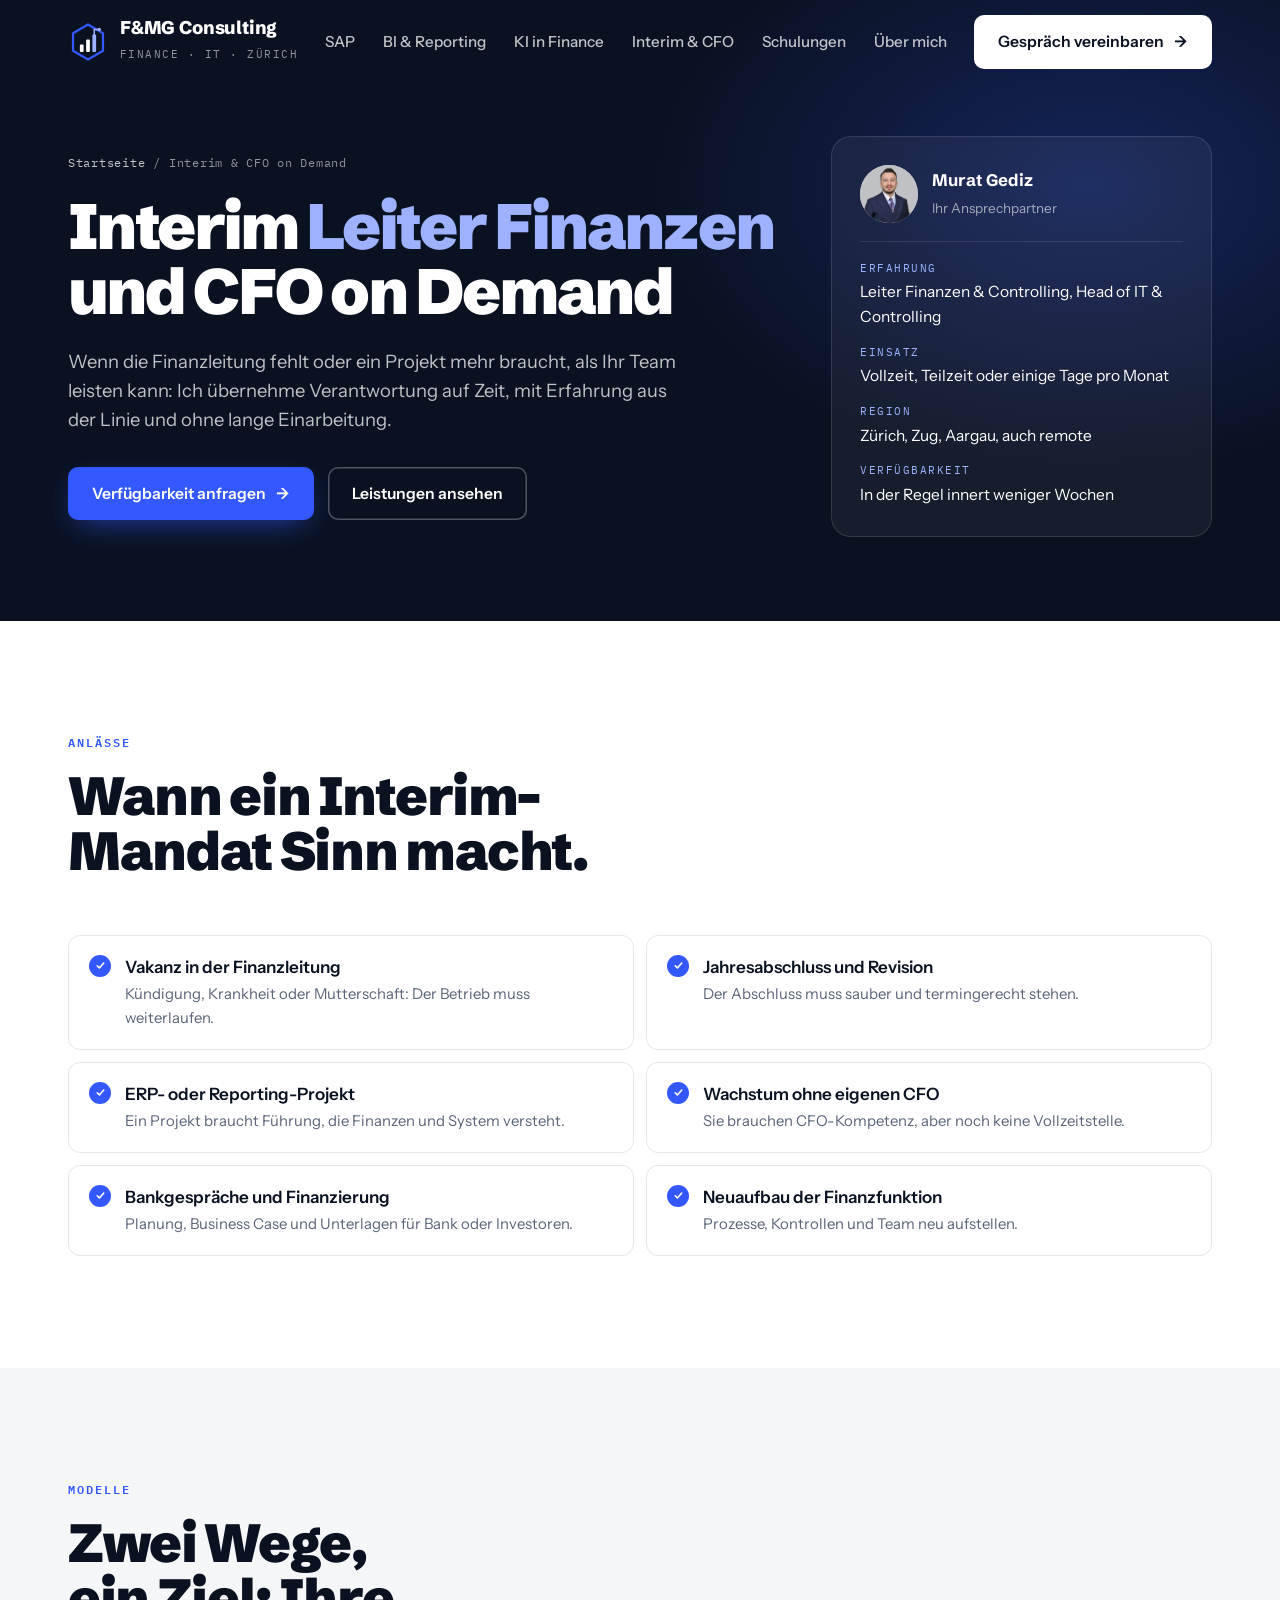
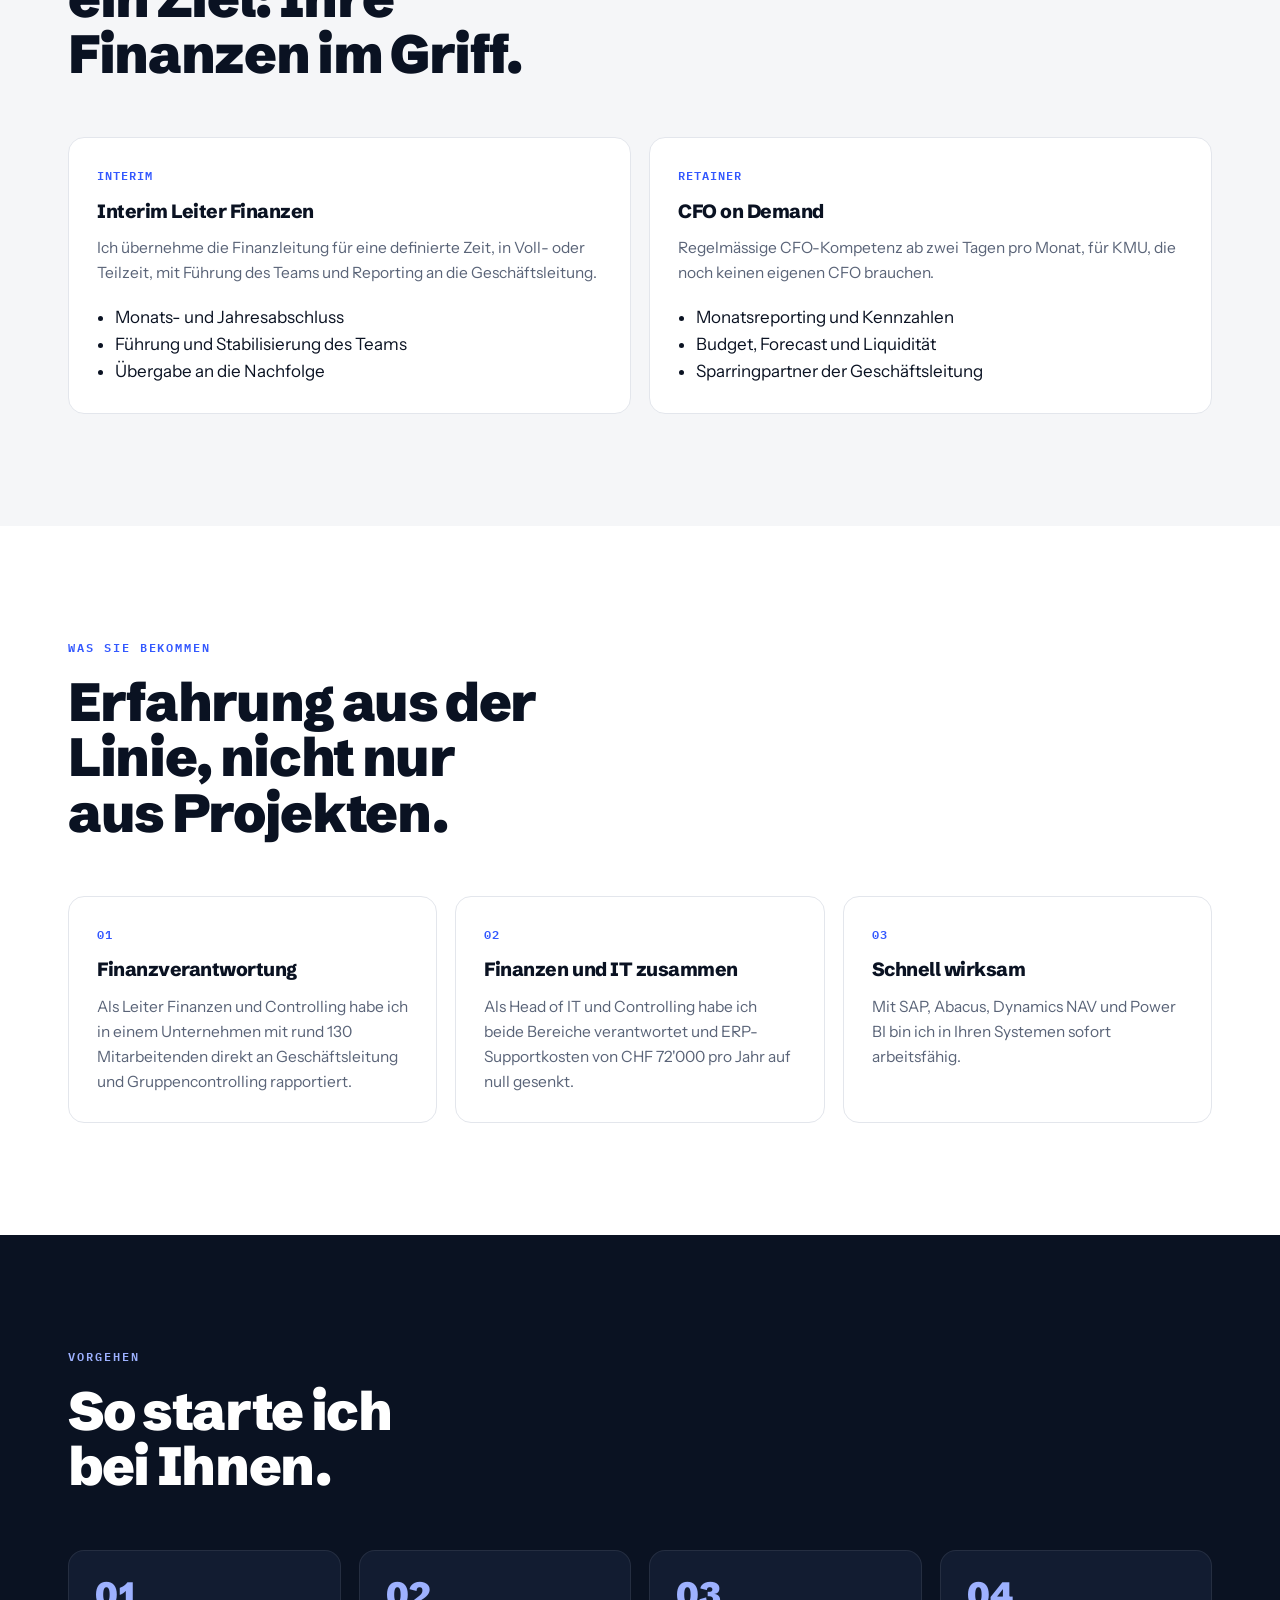
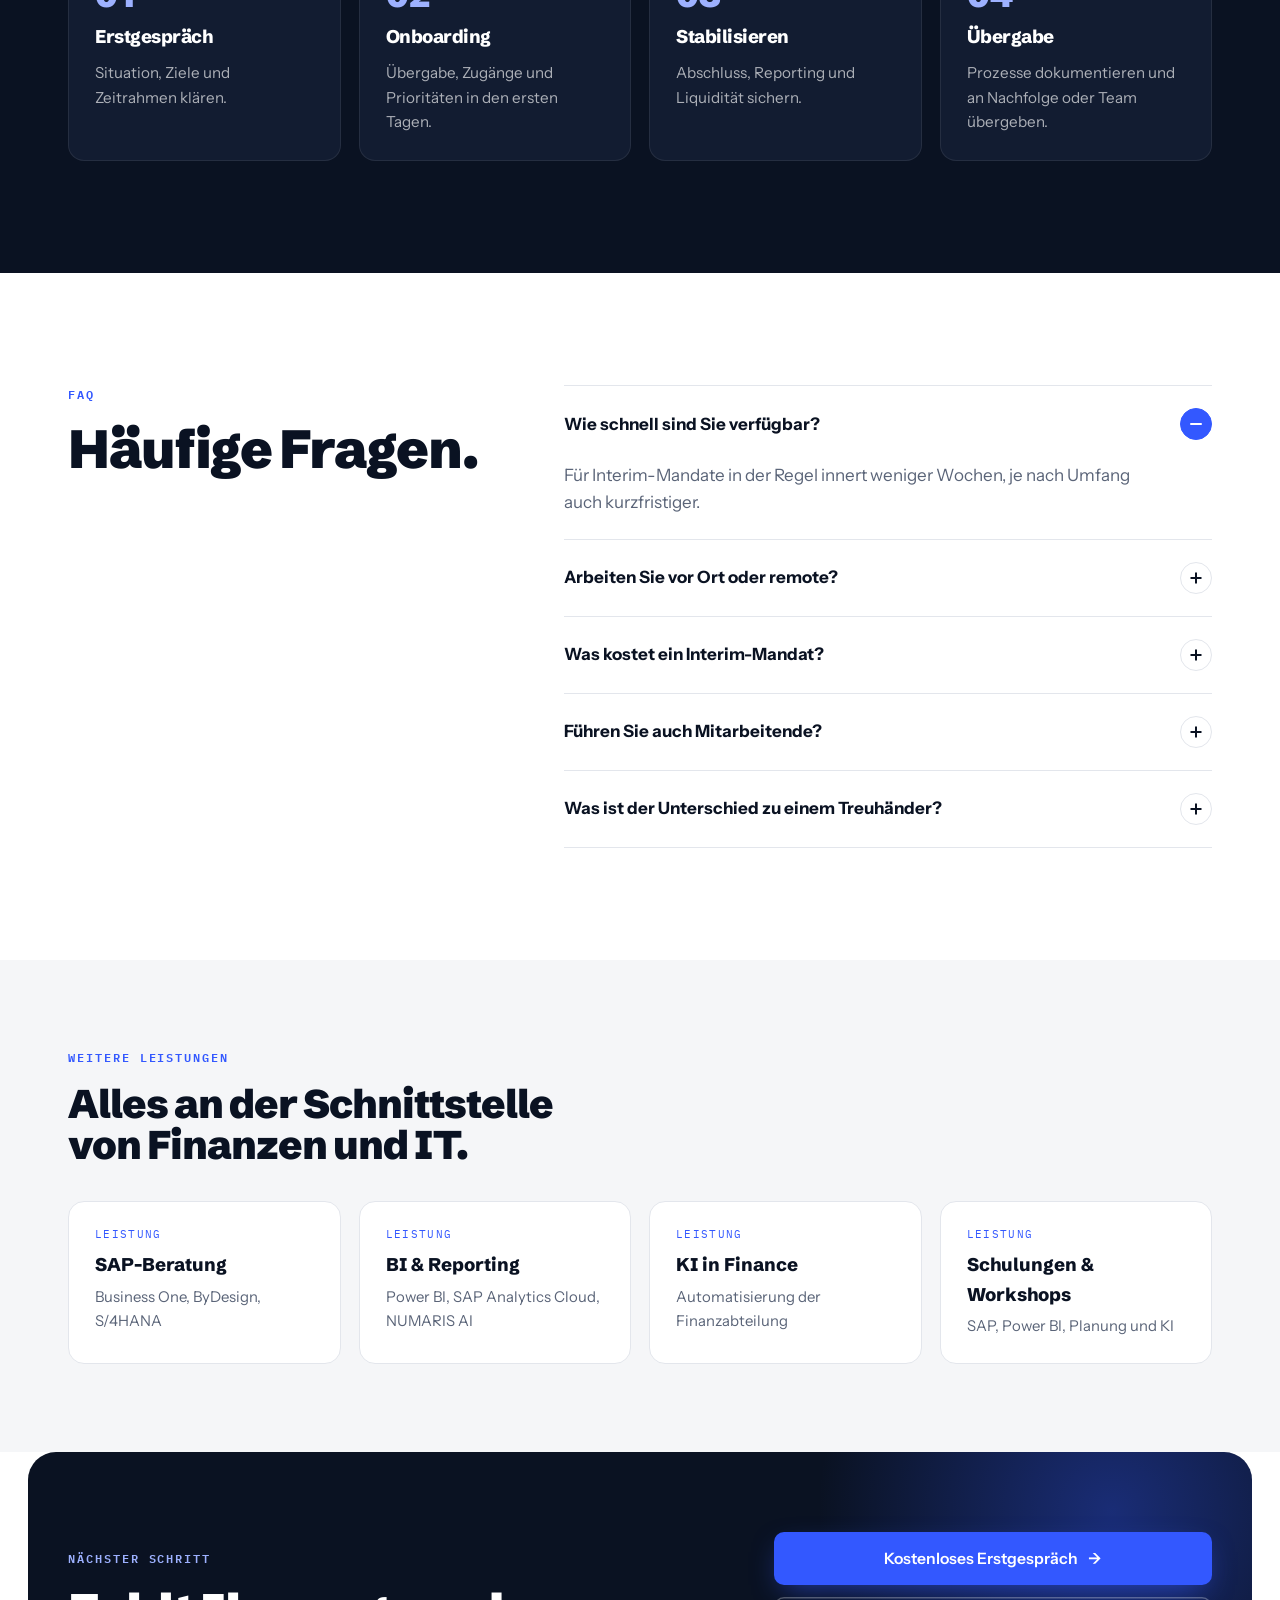
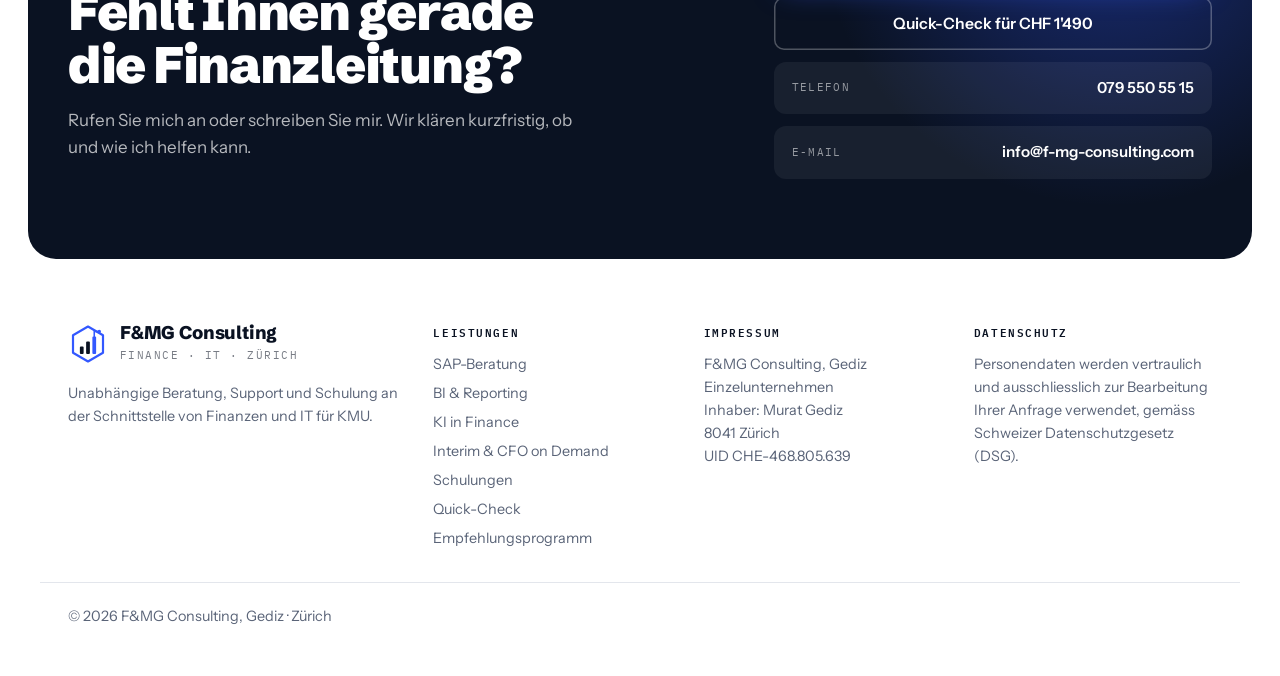
==== commit dc3c7f4b: "aNeues Logo Daten-Chip und Favicon" ====
--- a/interim-cfo-zuerich.html
+++ b/interim-cfo-zuerich.html
@@ -15,11 +15,12 @@
 <meta property="og:site_name" content="F&amp;MG Consulting">
 <meta name="twitter:card" content="summary_large_image">
 <meta name="twitter:image" content="https://www.f-mg-consulting.com/og-image.png">
+<link rel="icon" href="favicon.svg" type="image/svg+xml">
 <link rel="canonical" href="https://www.f-mg-consulting.com/interim-cfo-zuerich">
 <link rel="preconnect" href="https://fonts.googleapis.com">
 <link rel="preconnect" href="https://fonts.gstatic.com" crossorigin>
 <link href="https://fonts.googleapis.com/css2?family=Schibsted+Grotesk:wght@500;700;800;900&amp;family=Instrument+Sans:wght@400;500;600;700&amp;family=IBM+Plex+Mono:wght@400;500;600&amp;display=swap" rel="stylesheet">
-<link rel="stylesheet" href="styles.css?v=20261118d">
+<link rel="stylesheet" href="styles.css?v=20261118e">
 <script type="application/ld+json">
 {
  "@context": "https://schema.org",
@@ -119,7 +120,7 @@
 <header class="nav">
   <div class="wrap">
     <a class="brand" href="index.html" aria-label="F&amp;MG Consulting, Startseite">
-      <span class="m"><svg width="22" height="22" viewBox="0 0 24 24" aria-hidden="true"><rect x="2" y="9" width="6" height="6" rx="1.5" fill="#0a1222"/><rect x="16" y="9" width="6" height="6" rx="1.5" fill="#3358ff"/><path d="M8 12h8" stroke="#0a1222" stroke-width="2.4"/></svg></span>
+      <span class="m"><svg width="40" height="40" viewBox="0 0 64 64" aria-hidden="true"><path d="M32 4 L56 18 L56 46 L32 60 L8 46 L8 18 Z" fill="none" stroke="#3358ff" stroke-width="3.5" stroke-linejoin="round"/><rect x="19" y="36" width="6" height="12" rx="1.5" fill="#ffffff"/><rect x="29" y="28" width="6" height="20" rx="1.5" fill="#ffffff"/><rect x="39" y="20" width="6" height="28" rx="1.5" fill="#9db1ff"/><path d="M42 20 V12 H50" fill="none" stroke="#9db1ff" stroke-width="2.5" stroke-linecap="round"/><circle cx="50" cy="12" r="2.8" fill="#9db1ff"/></svg></span>
       <span><b>F&amp;MG Consulting</b><small>Finance · IT · Zürich</small></span>
     </a>
     <ul>
@@ -206,7 +207,7 @@
 <footer>
   <div class="wrap">
     <div>
-      <a class="brand" href="index.html"><span class="m"><svg width="22" height="22" viewBox="0 0 24 24" aria-hidden="true"><rect x="2" y="9" width="6" height="6" rx="1.5" fill="#fff"/><rect x="16" y="9" width="6" height="6" rx="1.5" fill="#3358ff"/><path d="M8 12h8" stroke="#fff" stroke-width="2.4"/></svg></span><span><b>F&amp;MG Consulting</b><small>Finance · IT · Zürich</small></span></a>
+      <a class="brand" href="index.html"><span class="m"><svg width="40" height="40" viewBox="0 0 64 64" aria-hidden="true"><path d="M32 4 L56 18 L56 46 L32 60 L8 46 L8 18 Z" fill="none" stroke="#3358ff" stroke-width="3.5" stroke-linejoin="round"/><rect x="19" y="36" width="6" height="12" rx="1.5" fill="#0a1222"/><rect x="29" y="28" width="6" height="20" rx="1.5" fill="#0a1222"/><rect x="39" y="20" width="6" height="28" rx="1.5" fill="#3358ff"/><path d="M42 20 V12 H50" fill="none" stroke="#3358ff" stroke-width="2.5" stroke-linecap="round"/><circle cx="50" cy="12" r="2.8" fill="#3358ff"/></svg></span><span><b>F&amp;MG Consulting</b><small>Finance · IT · Zürich</small></span></a>
       <p style="margin-top:16px;max-width:27em">Unabhängige Beratung, Support und Schulung an der Schnittstelle von Finanzen und IT für KMU.</p>
     </div>
     <div><h4>Leistungen</h4><ul><li><a href="sap-beratung-zuerich.html">SAP-Beratung</a></li><li><a href="power-bi-controlling-kmu.html">BI &amp; Reporting</a></li><li><a href="ki-finance-automatisierung.html">KI in Finance</a></li><li><a href="interim-cfo-zuerich.html">Interim &amp; CFO on Demand</a></li><li><a href="schulungen-sap-power-bi-finanzen.html">Schulungen</a></li><li><a href="index.html#quick-check">Quick-Check</a></li><li><a href="index.html#empfehlung">Empfehlungsprogramm</a></li></ul></div>
--- a/styles.css
+++ b/styles.css
@@ -45,7 +45,7 @@
 .nav { position: absolute; inset: 0 0 auto 0; z-index: 10; }
 .nav .wrap { display: flex; align-items: center; justify-content: space-between; height: 84px; gap: 24px; }
 .brand { display: flex; align-items: center; gap: 12px; text-decoration: none; color: #fff; }
-.brand .m { width: 40px; height: 40px; border-radius: 10px; background: #fff; display: grid; place-items: center; flex: none; }
+.brand .m { width: 40px; height: 40px; display: grid; place-items: center; flex: none; }
 .brand b { font-family: var(--font-display); font-weight: 800; font-size: 1.15rem; letter-spacing: -0.01em; display: block; line-height: 1.1; }
 .brand small { font-family: var(--font-mono); font-size: 0.66rem; letter-spacing: 0.14em; text-transform: uppercase; opacity: 0.55; }
 .nav ul { list-style: none; display: flex; gap: 28px; margin: 0; padding: 0; }
@@ -295,7 +295,7 @@
 footer a { text-decoration: none; }
 footer a:hover { color: var(--text); }
 footer .brand { color: var(--text); }
-footer .brand .m { background: var(--ink); }
+
 .legal { margin-top: 32px; padding-top: 22px; border-top: 1px solid var(--line); }
 
 
